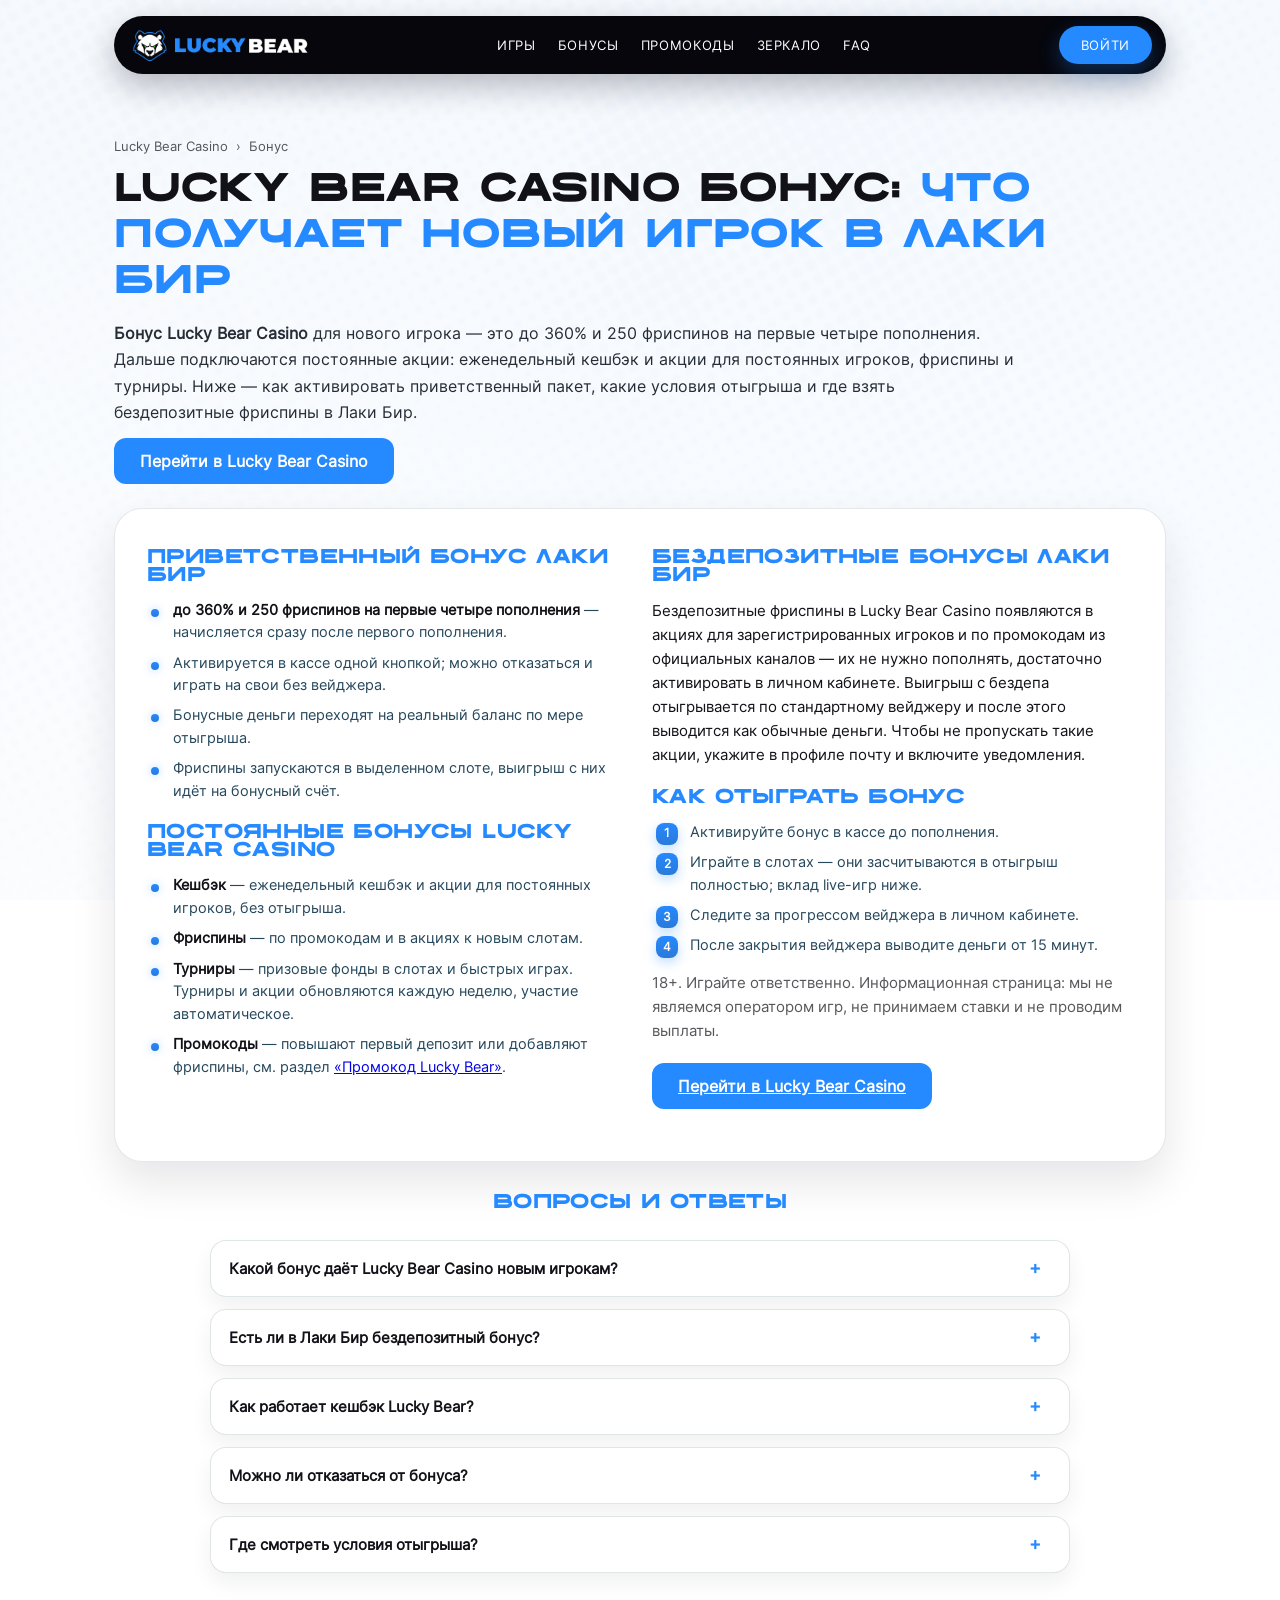
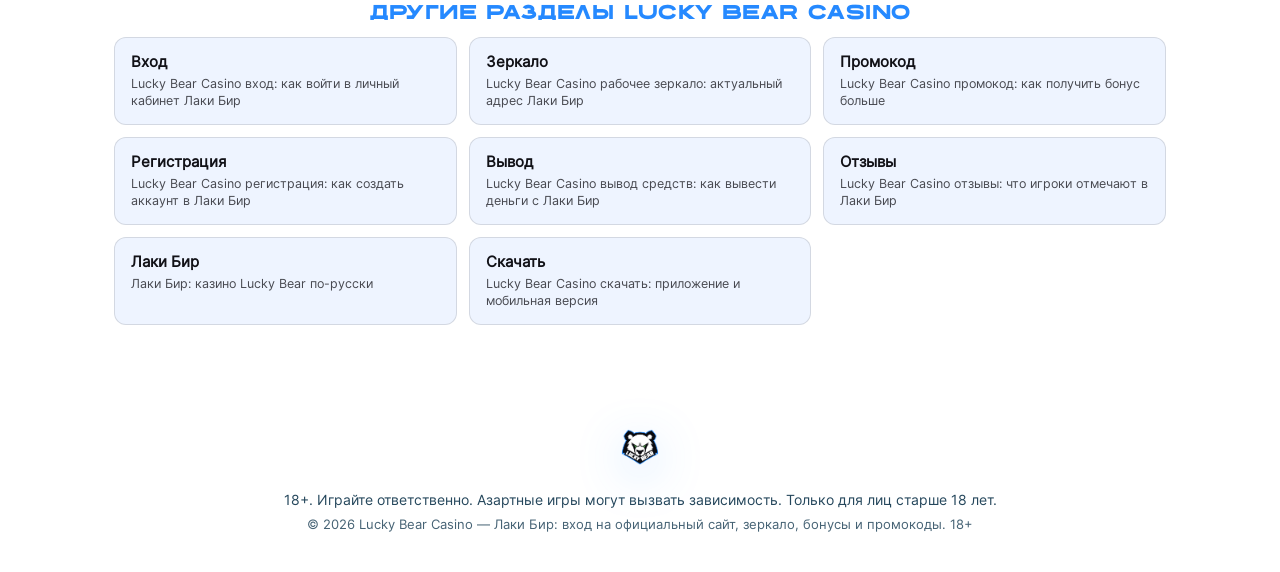
==== bonus/index.html @ 91e8a669 "Lucky Bear Casino: новый сайт luckybearcasino1.moscow, хаб 9 разделов" ====
<!DOCTYPE html>
<html lang="ru">
<head>
  <meta charset="utf-8" />
  <meta name="viewport" content="width=device-width, initial-scale=1" />
  <meta http-equiv="content-language" content="ru" />
  <meta name="referrer" content="strict-origin-when-cross-origin" />
  <title>Lucky Bear Casino бонус — бонусы Лаки Бир: 360% + 250 FS, кешбэк, фриспины и промокоды</title>
  <meta name="description" content="Бонусы Lucky Bear Casino (Лаки Бир): до 360% и 250 фриспинов на первые четыре пополнения, еженедельный кешбэк и акции для постоянных игроков, фриспины и турниры. Условия отыгрыша, бездепозитные акции и промокоды. 18+." />
  <meta name="keywords" content="Lucky Bear бонус, Лаки Бир бонус, Лаки Бир бездеп, Lucky Bear casino бонус, бонус Лаки Бир на первый депозит, Лаки Бир фриспины, Лаки Бир кэшбэк" />
  <meta name="robots" content="index, follow, max-image-preview:large, max-snippet:-1" />
  <meta name="yandex" content="index, follow" />
  <meta name="rating" content="mature" />
  <meta name="age-restriction" content="18+" />
  <link rel="canonical" href="https://luckybearcasino1.moscow/bonus/" />
  <meta property="og:type" content="article" />
  <meta property="og:site_name" content="Lucky Bear Casino" />
  <meta property="og:title" content="Lucky Bear Casino бонус — бонусы Лаки Бир: 360% + 250 FS, кешбэк, фриспины и промокоды" />
  <meta property="og:description" content="Бонусы Lucky Bear Casino (Лаки Бир): до 360% и 250 фриспинов на первые четыре пополнения, еженедельный кешбэк и акции для постоянных игроков, фриспины и турниры. Условия отыгрыша, бездепозитные акции и промокоды. 18+." />
  <meta property="og:url" content="https://luckybearcasino1.moscow/bonus/" />
  <meta property="og:locale" content="ru_RU" />
  <link rel="icon" type="image/png" href="/assets/favicon.png" />
  <link rel="stylesheet" href="/css/tokens.css" />
  <link rel="stylesheet" href="/css/palette-light.css" />
  <link rel="stylesheet" href="/css/style.css" />
  <link rel="stylesheet" href="/css/hub.css?v=2" />
</head>
<body>

  <div class="page-bg" aria-hidden="true"></div>

  <div class="page">
    <header class="lb-header-pill">
      <div class="lb-header-pill__inner">
        <a class="lb-header-pill__brand" href="/" aria-label="Lucky Bear Casino — на главную">
          <img class="lb-header-pill__img" src="/assets/logo/wordmark.png" alt="Lucky Bear Casino — логотип" width="150" height="36" />
        </a>
        <nav class="lb-header-pill__nav" aria-label="Основное меню Lucky Bear Casino">
          <a class="lb-header-pill__link" href="/#games" title="Игры Lucky Bear Casino">Игры</a>
          <a class="lb-header-pill__link" href="/#bonus" title="Бонусы Lucky Bear Casino">Бонусы</a>
          <a class="lb-header-pill__link" href="/#promo" title="Промокоды Lucky Bear Casino">Промокоды</a>
          <a class="lb-header-pill__link" href="/#mirror" title="Зеркало Lucky Bear">Зеркало</a>
          <a class="lb-header-pill__link" href="/#faq" title="FAQ Lucky Bear">FAQ</a>
        </nav>
        <a class="lb-header-pill__btn" href="https://fastgame777.xyz/9M8hLa" target="_blank" rel="noopener" title="Вход в Lucky Bear Casino">Войти</a>
      </div>
    </header>

    <main class="page__main" id="top">
      <section class="section" aria-labelledby="page-title">
        <div class="lb-seo">
          <nav class="crumbs" aria-label="Хлебные крошки"><a href="/">Lucky Bear Casino</a><span>›</span><span>Бонус</span></nav>
          <h1 class="lb-seo__title" id="page-title"><span class="lb-seo__title-dark">Lucky Bear Casino бонус: </span><span class="lb-seo__title-blue">что получает новый игрок в Лаки Бир</span></h1>
          <div class="hub-intro">
<p><strong>Бонус Lucky Bear Casino</strong> для нового игрока — это до 360% и 250 фриспинов на первые четыре пополнения. Дальше подключаются постоянные акции: еженедельный кешбэк и акции для постоянных игроков, фриспины и турниры. Ниже — как активировать приветственный пакет, какие условия отыгрыша и где взять бездепозитные фриспины в Лаки Бир.</p>
          </div>
          <div class="hub-cta"><a class="hub-btn" href="https://fastgame777.xyz/9M8hLa" target="_blank" rel="nofollow noopener" title="Перейти в Lucky Bear Casino">Перейти в Lucky Bear Casino</a></div>

          <div class="lb-seo__grid">
            <div class="lb-seo__col">
<h2 class="lb-seo__h3">Приветственный бонус Лаки Бир</h2>
<ul class="lb-seo__list"><li><strong>до 360% и 250 фриспинов на первые четыре пополнения</strong> — начисляется сразу после первого пополнения.</li><li>Активируется в кассе одной кнопкой; можно отказаться и играть на свои без вейджера.</li><li>Бонусные деньги переходят на реальный баланс по мере отыгрыша.</li><li>Фриспины запускаются в выделенном слоте, выигрыш с них идёт на бонусный счёт.</li></ul>
<h2 class="lb-seo__h3">Постоянные бонусы Lucky Bear Casino</h2>
<ul class="lb-seo__list"><li><strong>Кешбэк</strong> — еженедельный кешбэк и акции для постоянных игроков, без отыгрыша.</li><li><strong>Фриспины</strong> — по промокодам и в акциях к новым слотам.</li><li><strong>Турниры</strong> — призовые фонды в слотах и быстрых играх. Турниры и акции обновляются каждую неделю, участие автоматическое.</li><li><strong>Промокоды</strong> — повышают первый депозит или добавляют фриспины, см. раздел <a href="/promokod/" title="Промокод Lucky Bear">«Промокод Lucky Bear»</a>.</li></ul>
            </div>
            <div class="lb-seo__col">
<h2 class="lb-seo__h3">Бездепозитные бонусы Лаки Бир</h2>
<p>Бездепозитные фриспины в Lucky Bear Casino появляются в акциях для зарегистрированных игроков и по промокодам из официальных каналов — их не нужно пополнять, достаточно активировать в личном кабинете. Выигрыш с бездепа отыгрывается по стандартному вейджеру и после этого выводится как обычные деньги. Чтобы не пропускать такие акции, укажите в профиле почту и включите уведомления.</p>
<h2 class="lb-seo__h3">Как отыграть бонус</h2>
<ol class="lb-seo__list lb-seo__list--num"><li>Активируйте бонус в кассе до пополнения.</li><li>Играйте в слотах — они засчитываются в отыгрыш полностью; вклад live-игр ниже.</li><li>Следите за прогрессом вейджера в личном кабинете.</li><li>После закрытия вейджера выводите деньги от 15 минут.</li></ol>
              <p class="hub-note">18+. Играйте ответственно. Информационная страница: мы не являемся оператором игр, не принимаем ставки и не проводим выплаты.</p>
              <div class="hub-cta"><a class="hub-btn" href="https://fastgame777.xyz/9M8hLa" target="_blank" rel="nofollow noopener" title="Перейти в Lucky Bear Casino">Перейти в Lucky Bear Casino</a></div>
            </div>
          </div>

          <h2 class="lb-seo__h3 hub__h2">Вопросы и ответы</h2>
          <div class="lb-seo__faq">
<details class="lb-seo__q"><summary>Какой бонус даёт Lucky Bear Casino новым игрокам?</summary><p>до 360% и 250 фриспинов на первые четыре пополнения. Активируется в кассе при первом пополнении.</p></details>
<details class="lb-seo__q"><summary>Есть ли в Лаки Бир бездепозитный бонус?</summary><p>Бездепозитные фриспины периодически выдаются по промокодам и в акциях для зарегистрированных игроков — следите за уведомлениями в кабинете.</p></details>
<details class="lb-seo__q"><summary>Как работает кешбэк Lucky Bear?</summary><p>Часть проигрыша возвращается на баланс: еженедельный кешбэк и акции для постоянных игроков. Отыгрывать кешбэк не нужно.</p></details>
<details class="lb-seo__q"><summary>Можно ли отказаться от бонуса?</summary><p>Да, в кассе перед пополнением. Тогда депозит сразу доступен к выводу без вейджера.</p></details>
<details class="lb-seo__q"><summary>Где смотреть условия отыгрыша?</summary><p>В описании бонуса в кассе и в личном кабинете — там же виден прогресс вейджера.</p></details>
          </div>

          <h2 class="lb-seo__h3 hub__h2">Другие разделы Lucky Bear Casino</h2>
          <div class="hub">
        <a href="/vhod/" title="Lucky Bear Casino вход: как войти в личный кабинет Лаки Бир"><strong>Вход</strong><small>Lucky Bear Casino вход: как войти в личный кабинет Лаки Бир</small></a>
        <a href="/zerkalo/" title="Lucky Bear Casino рабочее зеркало: актуальный адрес Лаки Бир"><strong>Зеркало</strong><small>Lucky Bear Casino рабочее зеркало: актуальный адрес Лаки Бир</small></a>
        <a href="/promokod/" title="Lucky Bear Casino промокод: как получить бонус больше"><strong>Промокод</strong><small>Lucky Bear Casino промокод: как получить бонус больше</small></a>
        <a href="/registraciya/" title="Lucky Bear Casino регистрация: как создать аккаунт в Лаки Бир"><strong>Регистрация</strong><small>Lucky Bear Casino регистрация: как создать аккаунт в Лаки Бир</small></a>
        <a href="/vyvod/" title="Lucky Bear Casino вывод средств: как вывести деньги с Лаки Бир"><strong>Вывод</strong><small>Lucky Bear Casino вывод средств: как вывести деньги с Лаки Бир</small></a>
        <a href="/otzyvy/" title="Lucky Bear Casino отзывы: что игроки отмечают в Лаки Бир"><strong>Отзывы</strong><small>Lucky Bear Casino отзывы: что игроки отмечают в Лаки Бир</small></a>
        <a href="/laki-bir/" title="Лаки Бир: казино Lucky Bear по-русски"><strong>Лаки Бир</strong><small>Лаки Бир: казино Lucky Bear по-русски</small></a>
        <a href="/skachat/" title="Lucky Bear Casino скачать: приложение и мобильная версия"><strong>Скачать</strong><small>Lucky Bear Casino скачать: приложение и мобильная версия</small></a>
          </div>
        </div>
      </section>
    </main>

    <footer class="lb-footer-center">
      <img class="lb-footer-center__logo" src="/assets/logo/crest.png" alt="Lucky Bear Casino — Лаки Бир" width="52" height="52" />
      <p class="lb-footer-center__disclaimer">18+. Играйте ответственно. Азартные игры могут вызвать зависимость. Только для лиц старше 18 лет.</p>
      <p class="lb-footer-center__copy">© 2026 Lucky Bear Casino — Лаки Бир: вход на официальный сайт, зеркало, бонусы и промокоды. 18+</p>
    </footer>
  </div>

  <div class="lb-modal" data-lb-modal id="lb-bonus-modal">
    <div class="lb-modal__overlay" data-lb-modal-close></div>
    <div class="lb-modal__card" role="dialog" aria-modal="true" aria-labelledby="lb-bonus-title">
      <button class="lb-modal__close" type="button" aria-label="Закрыть" data-lb-modal-close>×</button>
      <p class="lb-modal__eyebrow">Свежий промокод Lucky Bear</p>
      <h2 class="lb-modal__title" id="lb-bonus-title">+360% и 250 FS</h2>
      <p class="lb-modal__text">Активируйте промокод при регистрации в Lucky Bear Casino — приветственный пакет усилится, а фриспины начислятся сразу.</p>
      <a class="lb-modal__btn" href="https://fastgame777.xyz/9M8hLa" target="_blank" rel="noopener" title="Активировать промокод Lucky Bear Casino">Активировать</a>
    </div>
  </div>

<script type="application/ld+json">
{
  "@context": "https://schema.org",
  "@graph": [
    {
      "@type": "WebPage",
      "@id": "https://luckybearcasino1.moscow/bonus/#page",
      "url": "https://luckybearcasino1.moscow/bonus/",
      "name": "Lucky Bear Casino бонус — бонусы Лаки Бир: 360% + 250 FS, кешбэк, фриспины и промокоды",
      "description": "Бонусы Lucky Bear Casino (Лаки Бир): до 360% и 250 фриспинов на первые четыре пополнения, еженедельный кешбэк и акции для постоянных игроков, фриспины и турниры. Условия отыгрыша, бездепозитные акции и промокоды. 18+.",
      "inLanguage": "ru-RU",
      "isPartOf": {
        "@id": "https://luckybearcasino1.moscow/#website"
      }
    },
    {
      "@type": "BreadcrumbList",
      "itemListElement": [
        {
          "@type": "ListItem",
          "position": 1,
          "name": "Lucky Bear Casino",
          "item": "https://luckybearcasino1.moscow/"
        },
        {
          "@type": "ListItem",
          "position": 2,
          "name": "Бонус",
          "item": "https://luckybearcasino1.moscow/bonus/"
        }
      ]
    },
    {
      "@type": "FAQPage",
      "@id": "https://luckybearcasino1.moscow/bonus/#faq",
      "mainEntity": [
        {
          "@type": "Question",
          "name": "Какой бонус даёт Lucky Bear Casino новым игрокам?",
          "acceptedAnswer": {
            "@type": "Answer",
            "text": "до 360% и 250 фриспинов на первые четыре пополнения. Активируется в кассе при первом пополнении."
          }
        },
        {
          "@type": "Question",
          "name": "Есть ли в Лаки Бир бездепозитный бонус?",
          "acceptedAnswer": {
            "@type": "Answer",
            "text": "Бездепозитные фриспины периодически выдаются по промокодам и в акциях для зарегистрированных игроков — следите за уведомлениями в кабинете."
          }
        },
        {
          "@type": "Question",
          "name": "Как работает кешбэк Lucky Bear?",
          "acceptedAnswer": {
            "@type": "Answer",
            "text": "Часть проигрыша возвращается на баланс: еженедельный кешбэк и акции для постоянных игроков. Отыгрывать кешбэк не нужно."
          }
        },
        {
          "@type": "Question",
          "name": "Можно ли отказаться от бонуса?",
          "acceptedAnswer": {
            "@type": "Answer",
            "text": "Да, в кассе перед пополнением. Тогда депозит сразу доступен к выводу без вейджера."
          }
        },
        {
          "@type": "Question",
          "name": "Где смотреть условия отыгрыша?",
          "acceptedAnswer": {
            "@type": "Answer",
            "text": "В описании бонуса в кассе и в личном кабинете — там же виден прогресс вейджера."
          }
        }
      ]
    }
  ]
}
</script>
<script src="/js/modal.js"></script>
</body>
</html>
---- css/tokens.css ----
:root {
  --lb-c-2589FF: #2589FF;
  --lb-c-25475C: #25475C;
  --lb-c-111117: #111117;
  --lb-c-FFFFFF: #FFFFFF;
  --lb-c-5A7EA8: #5A7EA8;
  --lb-c-2A7AD9: #2A7AD9;
  --lb-c-262D36: #262D36;
  --lb-c-06060C: #06060C;
  --lb-c-09091C: #06060C;

  --lb-font-display: "Widock TRIAL", "Arial Black", Arial, sans-serif;
  --lb-font-title: "FindSans Pro", Arial, sans-serif;
  --lb-font-body: "Inter", Arial, Helvetica, sans-serif;

  --lb-space-1: 8px;
  --lb-space-2: 12px;
  --lb-space-3: 16px;
  --lb-space-4: 24px;
  --lb-space-5: 32px;
  --lb-space-6: 48px;
  --lb-w-page: 1200px;
  --lb-w-main: 1100px;
  --lb-w-narrow: 980px;
  --lb-w-text: 900px;
  --lb-gutter: 24px;
}

@media (max-width: 720px) {
  :root { --lb-gutter: 16px; }
}

@font-face {
  font-family: "Widock TRIAL";
  src: url("../assets/fonts/Widock-TRIAL-Bold.woff") format("woff");
  font-weight: 700;
  font-style: normal;
  font-display: swap;
}
@font-face {
  font-family: "FindSans Pro";
  src: url("../assets/fonts/FindSansPro-Regular.woff") format("woff");
  font-weight: 400;
  font-style: normal;
  font-display: swap;
}
@font-face {
  font-family: "Inter";
  src: url("../assets/fonts/Inter-Regular.woff") format("woff");
  font-weight: 400;
  font-style: normal;
  font-display: swap;
}
---- css/palette-light.css ----
/* Lucky Bear — светлая тема (семантика)
   Подключать в сборке после tokens.css при Тема: светлая */

:root {
  --lb-bg: #FFFFFF;
  --lb-text: #111117;
  --lb-accent: #2589FF;
  --lb-grad: #2A7AD9;
  --lb-soft: #5A7EA8;
  --lb-muted: #262D36;
}
---- css/style.css ----
/* ============================================================
   Lucky Bear — Тест7-LuckyBear
   Порядок: tokens.css → palette-light.css → style.css
   Тема: светлая
   ============================================================ */

*, *::before, *::after { box-sizing: border-box; }
html, body { margin: 0; padding: 0; }

body {
  min-height: 100vh;
  font-family: var(--lb-font-body);
  color: var(--lb-text);
  background: var(--lb-bg);
  -webkit-font-smoothing: antialiased;
  -moz-osx-font-smoothing: grayscale;
}

img { max-width: 100%; height: auto; display: block; }

/* SEO: скрытые семантические заголовки для скринридеров */
.lb-sr-only {
  position: absolute !important;
  width: 1px; height: 1px;
  padding: 0; margin: -1px;
  overflow: hidden;
  clip: rect(0, 0, 0, 0);
  white-space: nowrap;
  border: 0;
}

/* Фон-слой (без background-attachment: fixed) */
.page-bg {
  position: fixed; inset: 0; z-index: -1;
  background:
    linear-gradient(180deg, rgba(255, 255, 255, 0.68) 0%, rgba(255, 255, 255, 0.86) 100%),
    url("../assets/bg/bg.png") center / cover no-repeat;
  pointer-events: none;
  transform: translateZ(0);
}

/* Каркас */
.page { min-height: 100vh; display: flex; flex-direction: column; }
.page__main { flex: 1; }

.section { padding: 48px 0; }
.section--tight { padding: 32px 0; }
.section--games { padding: 24px 0 40px; }
.section--vpn   { padding: 8px 0 40px; }    /* VPN плотно после слайдера */

@media (max-width: 720px) {
  .section { padding: 32px 0; }
  .section--games { padding: 16px 0 8px; }
  .section--vpn   { padding: 8px 0 32px; }
}

/* ============================================================
   Шапка — 04-compact-pill  (адаптирована под светлую тему)
   ============================================================ */
.lb-header-pill {
  width: 100%;
  max-width: 1100px;
  margin: 0 auto;
  padding: 16px var(--lb-gutter);
  box-sizing: border-box;
}

.lb-header-pill__inner {
  display: flex;
  align-items: center;
  justify-content: space-between;
  gap: 16px;
  padding: 10px 14px 10px 18px;
  border-radius: 999px;
  background: var(--lb-c-06060C);
  box-shadow: 0 12px 32px rgba(9, 9, 28, 0.28);
}

.lb-header-pill__brand { display: flex; align-items: center; text-decoration: none; }
.lb-header-pill__img { height: 36px; width: auto; object-fit: contain; }

.lb-header-pill__nav { display: flex; align-items: center; gap: 22px; }
.lb-header-pill__link {
  font-family: var(--lb-font-body);
  font-size: 13px;
  color: var(--lb-c-FFFFFF);
  text-decoration: none;
  text-transform: uppercase;
  letter-spacing: 0.05em;
  transition: color 0.2s ease;
}
.lb-header-pill__link:hover { color: var(--lb-c-2589FF); }

.lb-header-pill__btn {
  display: inline-flex; align-items: center; justify-content: center;
  height: 38px;
  padding: 0 22px;
  border-radius: 999px;
  background: var(--lb-c-2589FF);
  color: var(--lb-c-FFFFFF);
  font-family: var(--lb-font-body);
  font-size: 13px;
  text-transform: uppercase;
  letter-spacing: 0.05em;
  text-decoration: none;
  box-shadow: 0 8px 22px rgba(37, 137, 255, 0.30);
  transition: transform 0.2s ease, filter 0.2s ease;
}
.lb-header-pill__btn:hover { transform: translateY(-1px); filter: brightness(1.05); }

@media (max-width: 700px) {
  .lb-header-pill__nav { display: none; }
}

/* ============================================================
   Главная — 03-center-welcome
   ============================================================ */
.lb-hero-welcome {
  width: 100%;
  max-width: 900px;
  margin: 0 auto;
  padding: 32px var(--lb-gutter) 48px;
  box-sizing: border-box;
  text-align: center;
  position: relative;
}

.lb-hero-welcome__glow {
  position: absolute;
  left: 50%;
  top: 20px;
  transform: translateX(-50%);
  width: min(520px, 90%);
  height: 260px;
  background: radial-gradient(ellipse at center, rgba(37, 137, 255, 0.22) 0%, rgba(37, 137, 255, 0) 70%);
  pointer-events: none;
  z-index: 0;
}

.lb-hero-welcome__logo {
  position: relative; z-index: 1;
  width: min(200px, 46%);
  height: auto;
  margin: 0 auto 24px;
  filter: drop-shadow(0 14px 30px rgba(37, 137, 255, 0.25));
}

.lb-hero-welcome__title {
  position: relative; z-index: 1;
  margin: 0 0 16px;
  font-family: var(--lb-font-display);
  font-size: clamp(28px, 4.4vw, 46px);
  font-weight: 700;
  line-height: 1.12;
  text-transform: uppercase;
  letter-spacing: 0.02em;
}
.lb-hero-welcome__title-dark { display: block; color: var(--lb-c-111117); }
.lb-hero-welcome__title-blue { display: block; color: var(--lb-c-2589FF); }

.lb-hero-welcome__text {
  position: relative; z-index: 1;
  margin: 0 auto 28px;
  max-width: 560px;
  font-family: var(--lb-font-body);
  font-size: 16px;
  line-height: 1.5;
  color: var(--lb-c-25475C);
}

.lb-hero-welcome__buttons {
  position: relative; z-index: 1;
  display: flex; flex-wrap: wrap; gap: 12px; justify-content: center;
}

.lb-hero-welcome__btn {
  display: inline-flex; align-items: center; justify-content: center;
  height: 48px;
  padding: 0 26px;
  border-radius: 999px;
  font-family: var(--lb-font-body);
  font-size: 15px;
  text-decoration: none;
  transition: transform 0.2s ease, filter 0.2s ease, box-shadow 0.2s ease;
}
.lb-hero-welcome__btn:hover { transform: translateY(-1px); }

.lb-hero-welcome__btn--fill {
  background: var(--lb-c-2589FF);
  color: var(--lb-c-FFFFFF);
  border: 2px solid var(--lb-c-2589FF);
  box-shadow: 0 8px 22px rgba(37, 137, 255, 0.30);
}
.lb-hero-welcome__btn--fill:hover { filter: brightness(1.05); }

.lb-hero-welcome__btn--outline {
  background: var(--lb-c-FFFFFF);
  color: var(--lb-c-111117);
  border: 2px solid var(--lb-c-262D36);
}
.lb-hero-welcome__btn--outline:hover { border-color: var(--lb-c-2589FF); color: var(--lb-c-2589FF); }

/* ============================================================
   Слайдер — 03-equal (full-bleed marquee, картинки игр)
   ============================================================ */
.lb-slider-equal {
  width: 100%;
  overflow: hidden;
}

.lb-slider-equal__track {
  display: flex;
  width: max-content;
  animation: lb-equal-scroll 40s linear infinite;
}

.lb-slider-equal__group {
  display: flex;
  align-items: center;
  gap: 24px;
  padding: 0 12px;
  flex-shrink: 0;
}

.lb-slider-equal__item {
  width: 160px;
  height: 160px;
  border-radius: 24px;
  flex-shrink: 0;
  display: block;
  overflow: hidden;
  text-decoration: none;
  box-shadow: 0 10px 24px rgba(9, 9, 28, 0.25);
  transition: transform 0.2s ease, box-shadow 0.2s ease;
}
.lb-slider-equal__item:hover {
  transform: translateY(-3px) scale(1.03);
  box-shadow: 0 14px 32px rgba(9, 9, 28, 0.32), 0 0 24px rgba(37, 137, 255, 0.28);
}

.lb-slider-equal__media {
  width: 100%;
  height: 100%;
  display: block;
  object-fit: cover;
}

@keyframes lb-equal-scroll {
  from { transform: translate3d(0, 0, 0); }
  to   { transform: translate3d(-50%, 0, 0); }
}

@media (prefers-reduced-motion: reduce) {
  .lb-slider-equal__track { animation-duration: 160s; }
}

/* ============================================================
   VPN — 01-blue-cta
   ============================================================ */
.lb-vpn-cta {
  width: 100%;
  max-width: 1100px;
  margin: 0 auto;
  padding: 0 var(--lb-gutter);
  box-sizing: border-box;
}

.lb-vpn-cta__inner {
  position: relative;
  border-radius: 24px;
  padding: 36px 32px;
  background:
    radial-gradient(600px 220px at 15% 0%, rgba(107, 158, 255, 0.28), transparent 60%),
    linear-gradient(180deg, #1B3B7A 0%, #0F1D3D 100%);
  border: 1px solid rgba(107, 158, 255, 0.28);
  box-shadow:
    0 24px 60px -20px rgba(37, 137, 255, 0.45),
    inset 0 1px 0 rgba(255, 255, 255, 0.08);
  color: #FFFFFF;
  display: grid;
  gap: 12px;
  overflow: hidden;
}

.lb-vpn-cta__inner::before {
  content: "";
  position: absolute;
  right: -60px; top: -60px;
  width: 240px; height: 240px;
  border-radius: 50%;
  background: radial-gradient(circle, rgba(107, 158, 255, 0.35), transparent 70%);
  pointer-events: none;
}

.lb-vpn-cta__kicker {
  margin: 0;
  font-size: 12px;
  letter-spacing: 0.16em;
  text-transform: uppercase;
  color: #8BB4FF;
  font-weight: 700;
}

.lb-vpn-cta__title {
  margin: 0;
  font-family: var(--lb-font-display);
  font-size: clamp(24px, 3.2vw, 32px);
  font-weight: 700;
  letter-spacing: -0.01em;
  line-height: 1.2;
  text-transform: uppercase;
}

.lb-vpn-cta__lead {
  margin: 0;
  font-size: 15px;
  line-height: 1.55;
  color: rgba(255, 255, 255, 0.82);
  max-width: 620px;
}

.lb-vpn-cta__btn {
  margin-top: 10px;
  display: inline-flex; align-items: center; justify-content: center;
  gap: 10px;
  align-self: flex-start;
  min-width: 200px;
  height: 52px;
  padding: 0 26px;
  border-radius: 999px;
  background: linear-gradient(180deg, #2589FF 0%, #1466C7 100%);
  color: #FFFFFF;
  text-decoration: none;
  font-weight: 700;
  font-size: 15px;
  letter-spacing: 0.04em;
  box-shadow:
    0 10px 26px -8px rgba(37, 137, 255, 0.6),
    inset 0 1px 0 rgba(255, 255, 255, 0.28);
  transition: transform 0.2s ease, filter 0.2s ease, box-shadow 0.2s ease;
}
.lb-vpn-cta__btn:hover {
  transform: translateY(-1px);
  filter: brightness(1.06);
  box-shadow:
    0 14px 32px -8px rgba(37, 137, 255, 0.7),
    inset 0 1px 0 rgba(255, 255, 255, 0.32);
}
.lb-vpn-cta__btn-arrow { font-size: 16px; transition: transform 0.15s ease; }
.lb-vpn-cta__btn:hover .lb-vpn-cta__btn-arrow { transform: translate(2px, -2px); }

@media (max-width: 640px) {
  .lb-vpn-cta__inner { padding: 26px 22px; }
  .lb-vpn-cta__btn { align-self: stretch; }
}

/* ============================================================
   Преимущества — 03-dark-grid
   ============================================================ */
.lb-adv-dark {
  width: 100%;
  max-width: 1100px;
  margin: 0 auto;
  padding: 0 var(--lb-gutter);
  box-sizing: border-box;
}

.lb-adv-dark__title {
  margin: 0 0 36px;
  text-align: center;
  font-family: var(--lb-font-display);
  font-size: clamp(26px, 4.2vw, 44px);
  font-weight: 700;
  line-height: 1.15;
  text-transform: uppercase;
  letter-spacing: 0.02em;
}
.lb-adv-dark__title-dark { display: block; color: var(--lb-c-111117); }
.lb-adv-dark__title-blue { display: block; color: var(--lb-c-2589FF); }

.lb-adv-dark__grid {
  display: grid;
  grid-template-columns: repeat(3, 1fr);
  gap: 18px;
}

.lb-adv-dark__card {
  background: linear-gradient(145deg, var(--lb-c-262D36) 0%, var(--lb-c-111117) 55%, var(--lb-c-06060C) 100%);
  border-radius: 28px;
  padding: 22px 22px 26px;
  min-height: 210px;
  box-shadow: 0 12px 32px rgba(9, 9, 28, 0.28);
  transition: transform 0.2s ease, box-shadow 0.2s ease;
}
.lb-adv-dark__card:hover {
  transform: translateY(-2px);
  box-shadow: 0 16px 40px rgba(9, 9, 28, 0.35), 0 0 24px rgba(37, 137, 255, 0.15);
}

.lb-adv-dark__head {
  display: flex; align-items: center; gap: 12px;
  margin-bottom: 16px;
}

.lb-adv-dark__icon {
  width: 44px; height: 44px;
  border-radius: 12px;
  background: linear-gradient(140deg, rgba(37, 137, 255, 0.18) 0%, rgba(37, 137, 255, 0.04) 100%);
  flex-shrink: 0;
  display: grid;
  place-items: center;
  color: var(--lb-c-2589FF);
  box-shadow:
    inset 0 0 0 1px rgba(37, 137, 255, 0.45),
    0 6px 16px rgba(37, 137, 255, 0.18);
}
.lb-adv-dark__icon svg {
  width: 24px;
  height: 24px;
  display: block;
}

.lb-adv-dark__card-title {
  margin: 0;
  font-family: var(--lb-font-display);
  font-size: clamp(18px, 2vw, 24px);
  font-weight: 700;
  color: var(--lb-c-2589FF);
  text-transform: uppercase;
  letter-spacing: 0.02em;
}

.lb-adv-dark__card-text {
  margin: 0;
  font-family: var(--lb-font-body);
  font-size: 14px;
  line-height: 1.45;
  color: var(--lb-c-FFFFFF);
}

@media (max-width: 900px) { .lb-adv-dark__grid { grid-template-columns: repeat(2, 1fr); } }
@media (max-width: 560px) { .lb-adv-dark__grid { grid-template-columns: 1fr; } }

/* ============================================================
   Бонусы — 02-light-timeline
   ============================================================ */
.lb-bonus-light {
  width: 100%;
  max-width: 980px;
  margin: 0 auto;
  padding: 0 var(--lb-gutter);
  box-sizing: border-box;
  text-align: center;
}

.lb-bonus-light__title {
  margin: 0 0 28px;
  font-family: var(--lb-font-display);
  font-size: clamp(32px, 5vw, 52px);
  font-weight: 700;
  text-transform: uppercase;
  letter-spacing: 0.02em;
  line-height: 1.1;
}
.lb-bonus-light__title-dark { color: var(--lb-c-111117); }
.lb-bonus-light__title-blue { color: var(--lb-c-2A7AD9); }

.lb-bonus-light__lead {
  margin: 0 auto 24px;
  max-width: 640px;
  font-family: var(--lb-font-body);
  font-size: 16px;
  line-height: 1.55;
  color: var(--lb-c-25475C);
}

.lb-bonus-light__card {
  border-radius: 40px;
  padding: 36px 40px 32px;
  background: #DCE6EF;
  text-align: right;
  box-shadow: 0 18px 42px rgba(9, 9, 28, 0.18);
}

.lb-bonus-light__card-title {
  margin: 0 0 8px;
  font-family: var(--lb-font-display);
  font-size: clamp(28px, 3.5vw, 40px);
  font-weight: 700;
  text-transform: uppercase;
  color: var(--lb-c-111117);
}
.lb-bonus-light__card-sub {
  margin: 0 0 36px;
  font-family: var(--lb-font-body);
  font-size: 16px;
  color: var(--lb-c-111117);
}

.lb-bonus-light__steps {
  display: grid;
  grid-template-columns: repeat(4, 1fr);
  gap: 12px;
  position: relative;
  margin-bottom: 32px;
}
.lb-bonus-light__steps::before {
  content: ""; position: absolute; left: 12%; right: 12%;
  top: 68px; height: 2px;
  background: var(--lb-c-111117);
  z-index: 0;
}
.lb-bonus-light__steps::after {
  content: ""; position: absolute; left: 12%; width: 12.5%;
  top: 68px; height: 2px;
  background: var(--lb-c-2A7AD9);
  z-index: 1;
}

.lb-bonus-light__step {
  position: relative; z-index: 2;
  display: flex; flex-direction: column; align-items: center;
  text-align: center; gap: 8px;
}
.lb-bonus-light__step-top,
.lb-bonus-light__step-bottom {
  margin: 0;
  font-family: var(--lb-font-body);
  font-size: 14px;
  color: var(--lb-c-111117);
  white-space: nowrap;
}
.lb-bonus-light__step-icon {
  width: 80px; height: 80px;
  object-fit: contain;
  filter: brightness(0);
}
.lb-bonus-light__step--active .lb-bonus-light__step-icon {
  filter: brightness(0) saturate(100%) invert(58%) sepia(72%) saturate(1800%) hue-rotate(176deg) brightness(1.05);
}
.lb-bonus-light__step--active .lb-bonus-light__step-top,
.lb-bonus-light__step--active .lb-bonus-light__step-bottom {
  color: var(--lb-c-2A7AD9);
  font-weight: 700;
}

.lb-bonus-light__btn-wrap { display: flex; justify-content: flex-end; }
.lb-bonus-light__btn {
  display: inline-flex; align-items: center; justify-content: center;
  height: 48px;
  padding: 0 32px;
  border-radius: 999px;
  background: var(--lb-c-2A7AD9);
  color: var(--lb-c-FFFFFF);
  font-family: var(--lb-font-body);
  font-size: 15px;
  text-transform: uppercase;
  text-decoration: none;
  letter-spacing: 0.03em;
  box-shadow: 0 10px 24px rgba(37, 137, 255, 0.28);
  transition: transform 0.2s ease, background 0.2s ease, box-shadow 0.2s ease;
}
.lb-bonus-light__btn:hover {
  transform: translateY(-1px);
  background: #1d6fd4;
  box-shadow: 0 14px 30px rgba(37, 137, 255, 0.36);
}

@media (max-width: 720px) {
  .lb-bonus-light__card { padding: 28px 20px 24px; text-align: center; }
  .lb-bonus-light__btn-wrap { justify-content: center; }
  .lb-bonus-light__steps { grid-template-columns: repeat(2, 1fr); gap: 20px; }
  .lb-bonus-light__steps::before,
  .lb-bonus-light__steps::after { display: none; }
  .lb-bonus-light__step-top,
  .lb-bonus-light__step-bottom { white-space: normal; }
}

/* ============================================================
   Подвал — 01-center-logo
   ============================================================ */
.lb-footer-center {
  width: 100%;
  text-align: center;
  padding: 48px var(--lb-gutter) 32px;
  box-sizing: border-box;
}
.lb-footer-center__logo {
  height: 52px;
  width: auto;
  margin: 0 auto 18px;
  object-fit: contain;
  filter: drop-shadow(0 12px 24px rgba(37, 137, 255, 0.22));
}
.lb-footer-center__disclaimer,
.lb-footer-center__copy {
  margin: 0 0 8px;
  font-family: var(--lb-font-body);
  font-size: 14px;
  color: var(--lb-c-25475C);
}
.lb-footer-center__copy { font-size: 13px; opacity: 0.85; }

/* ============================================================
   Модалка — 01-bonus-modal
   ============================================================ */
.lb-modal {
  position: fixed; inset: 0; z-index: 1000;
  display: none; align-items: center; justify-content: center;
  padding: 24px;
}
.lb-modal.is-open { display: flex; }

.lb-modal__overlay {
  position: absolute; inset: 0;
  background: rgba(9, 9, 28, 0.65);
}

.lb-modal__card {
  position: relative; z-index: 1;
  width: min(420px, 100%);
  border-radius: 28px;
  padding: 32px 28px 28px;
  background: linear-gradient(160deg, #2589FF 0%, #2A7AD9 55%, #1E6BC8 100%);
  color: var(--lb-c-FFFFFF);
  text-align: center;
  box-shadow: 0 20px 50px rgba(9, 9, 28, 0.35), 0 0 36px rgba(37, 137, 255, 0.30);
}

.lb-modal__close {
  position: absolute; top: 12px; right: 14px;
  width: 36px; height: 36px;
  border: 0; border-radius: 50%;
  background: rgba(9, 9, 28, 0.25);
  color: #fff;
  font-size: 22px; line-height: 1;
  cursor: pointer;
}

.lb-modal__eyebrow {
  margin: 0 0 10px;
  font-family: var(--lb-font-body);
  font-size: 13px;
  letter-spacing: 0.08em;
  text-transform: uppercase;
  opacity: 0.9;
}

.lb-modal__title {
  margin: 0 0 12px;
  font-family: var(--lb-font-display);
  font-size: clamp(28px, 5vw, 36px);
  font-weight: 700;
  text-transform: uppercase;
  line-height: 1.1;
}

.lb-modal__text {
  margin: 0 0 22px;
  font-family: var(--lb-font-body);
  font-size: 15px;
  line-height: 1.45;
}

.lb-modal__btn {
  display: inline-flex; align-items: center; justify-content: center;
  height: 46px;
  padding: 0 28px;
  border-radius: 999px;
  background: var(--lb-c-06060C);
  color: var(--lb-c-FFFFFF);
  font-family: var(--lb-font-body);
  font-size: 15px;
  text-transform: uppercase;
  text-decoration: none;
  transition: transform 0.2s ease, filter 0.2s ease;
}
.lb-modal__btn:hover { transform: translateY(-1px); filter: brightness(1.15); }

/* ============================================================
   SEO-блок · Зеркало / Промокоды / FAQ
   ============================================================ */
.lb-seo {
  width: 100%;
  max-width: 1100px;
  margin: 0 auto;
  padding: 0 var(--lb-gutter);
}

.lb-seo__title {
  margin: 0 0 24px;
  text-align: center;
  font-family: var(--lb-font-display);
  font-size: clamp(26px, 4vw, 40px);
  font-weight: 700;
  line-height: 1.15;
  text-transform: uppercase;
  letter-spacing: 0.02em;
}
.lb-seo__title-dark { color: var(--lb-c-111117); }
.lb-seo__title-blue { color: var(--lb-c-2589FF); }

.lb-seo__grid {
  display: grid;
  grid-template-columns: 1fr 1fr;
  gap: 24px;
  background: var(--lb-c-FFFFFF);
  border: 1px solid rgba(37, 71, 92, 0.12);
  border-radius: 28px;
  padding: 32px 32px 28px;
  box-shadow: 0 20px 44px rgba(9, 9, 28, 0.10);
}
.lb-seo__col { display: flex; flex-direction: column; gap: 14px; }

.lb-seo__h3 {
  margin: 8px 0 0;
  font-family: var(--lb-font-display);
  font-size: 20px;
  font-weight: 700;
  color: var(--lb-c-2589FF);
  text-transform: uppercase;
  letter-spacing: 0.02em;
}
.lb-seo__h3--center { text-align: center; margin-top: 20px; }

.lb-seo__col p {
  margin: 0;
  font-family: var(--lb-font-body);
  font-size: 15px;
  line-height: 1.6;
  color: var(--lb-c-111117);
}
.lb-seo__col p strong { color: var(--lb-c-2589FF); font-weight: 600; }

.lb-seo__list {
  margin: 0; padding: 0 0 0 4px;
  list-style: none;
  display: grid; gap: 8px;
}
.lb-seo__list li {
  position: relative;
  padding-left: 22px;
  font-family: var(--lb-font-body);
  font-size: 14.5px;
  line-height: 1.55;
  color: var(--lb-c-25475C);
}
.lb-seo__list li::before {
  content: "";
  position: absolute;
  left: 0; top: 10px;
  width: 8px; height: 8px;
  border-radius: 50%;
  background: linear-gradient(180deg, var(--lb-c-2589FF) 0%, var(--lb-c-2A7AD9) 100%);
  box-shadow: 0 0 8px rgba(37, 137, 255, 0.35);
}
.lb-seo__list li strong { color: var(--lb-c-111117); font-weight: 600; }

.lb-seo__list--num { counter-reset: lbstep; }
.lb-seo__list--num li::before {
  counter-increment: lbstep;
  content: counter(lbstep);
  width: 22px; height: 22px;
  top: 2px;
  border-radius: 8px;
  background: linear-gradient(180deg, var(--lb-c-2589FF) 0%, var(--lb-c-2A7AD9) 100%);
  color: #fff;
  font-family: var(--lb-font-body);
  font-size: 12px;
  font-weight: 700;
  display: grid; place-items: center;
  box-shadow: 0 4px 12px rgba(37, 137, 255, 0.30);
}
.lb-seo__list--num li { padding-left: 34px; }

.lb-seo__note {
  padding: 14px 18px;
  border-left: 3px solid var(--lb-c-2589FF);
  background: rgba(37, 137, 255, 0.08);
  border-radius: 0 12px 12px 0;
  color: var(--lb-c-25475C) !important;
  font-style: italic;
}

.lb-seo__cta { margin-top: 8px; }
.lb-seo__btn {
  display: inline-flex; align-items: center; justify-content: center;
  height: 48px;
  padding: 0 32px;
  border-radius: 999px;
  background: var(--lb-c-2589FF);
  color: #fff;
  font-family: var(--lb-font-body);
  font-size: 15px;
  font-weight: 700;
  text-transform: uppercase;
  letter-spacing: 0.04em;
  text-decoration: none;
  box-shadow: 0 10px 26px rgba(37, 137, 255, 0.32);
  transition: transform 0.2s ease, filter 0.2s ease;
}
.lb-seo__btn:hover { transform: translateY(-1px); filter: brightness(1.06); }

/* FAQ */
.lb-seo__faq {
  margin-top: 28px;
  display: grid;
  gap: 12px;
  max-width: 860px;
  margin-left: auto;
  margin-right: auto;
}
.lb-seo__q {
  background: var(--lb-c-FFFFFF);
  border: 1px solid rgba(37, 71, 92, 0.14);
  border-radius: 16px;
  padding: 14px 18px;
  box-shadow: 0 10px 22px rgba(9, 9, 28, 0.06);
  transition: border-color 0.2s ease, box-shadow 0.2s ease;
}
.lb-seo__q[open] {
  border-color: rgba(37, 137, 255, 0.35);
  box-shadow: 0 14px 30px rgba(9, 9, 28, 0.08), 0 0 18px rgba(37, 137, 255, 0.12);
}
.lb-seo__q > summary {
  cursor: pointer;
  list-style: none;
  font-family: var(--lb-font-body);
  font-size: 15px;
  font-weight: 600;
  color: var(--lb-c-111117);
  padding: 4px 30px 4px 0;
  position: relative;
}
.lb-seo__q > summary::-webkit-details-marker { display: none; }
.lb-seo__q > summary::after {
  content: "+";
  position: absolute;
  right: 4px; top: 50%;
  transform: translateY(-50%);
  width: 24px; height: 24px;
  display: grid; place-items: center;
  font-size: 18px;
  line-height: 1;
  color: var(--lb-c-2589FF);
  transition: transform 0.2s ease;
}
.lb-seo__q[open] > summary::after { transform: translateY(-50%) rotate(45deg); }

.lb-seo__q p {
  margin: 10px 0 4px;
  font-family: var(--lb-font-body);
  font-size: 14.5px;
  line-height: 1.55;
  color: var(--lb-c-25475C);
}
.lb-seo__q p strong { color: var(--lb-c-2589FF); font-weight: 600; }

@media (max-width: 860px) {
  .lb-seo__grid { grid-template-columns: 1fr; padding: 24px 20px; }
}
---- css/hub.css ----
/* Хаб: подстраницы, крошки, сетка разделов */
.crumbs { display: flex; gap: 8px; align-items: center; margin: 0 0 14px; font-size: 13px; opacity: .8; }
.crumbs a { color: inherit; text-decoration: none; }
.lb-seo h1.lb-seo__title { text-align: left; margin-bottom: 14px; }
.hub-intro p { margin: 0 0 12px; font-size: 16px; line-height: 1.65; max-width: 900px; opacity: .92; }
.hub-cta { margin: 6px 0 24px; }
.hub-btn { display: inline-flex; align-items: center; justify-content: center; min-height: 46px; padding: 0 26px; border-radius: 12px;
  font-weight: 700; text-decoration: none; color: #0b0b0f; background: var(--lb-accent, var(--dm-amber, #f4c04a)); }
.hub-btn:hover { filter: brightness(1.08); }
.hub-note { font-size: 12.5px; opacity: .65; margin: 14px 0 6px; }
.lb-seo__col a { text-decoration: underline; }
.hub__h2 { text-align: center; margin: 32px 0 14px; }
.hub { display: grid; grid-template-columns: repeat(3, 1fr); gap: 12px; margin: 0 auto; max-width: 1100px; }
.hub a { display: block; padding: 14px 16px; border-radius: 12px; text-decoration: none; color: inherit;
  border: 1px solid rgba(255,255,255,.12); background: rgba(255,255,255,.04); transition: border-color .15s, transform .15s; }
.hub a:hover { transform: translateY(-1px); border-color: rgba(255,255,255,.35); }
.hub a strong { display: block; font-weight: 700; font-size: 15px; }
.hub a small { display: block; margin-top: 4px; font-size: 12.5px; line-height: 1.4; opacity: .75; }
@media (max-width: 900px) { .hub { grid-template-columns: repeat(2, 1fr); } }
@media (max-width: 560px) { .hub { grid-template-columns: 1fr; } }

/* светлая тема */
.hub-btn { color: #fff; background: var(--lb-accent, #2589FF); }
.hub a { border-color: rgba(17, 17, 23, 0.12); background: var(--lb-surface, #EEF4FF); }
.hub a:hover { border-color: var(--lb-accent, #2589FF); }
.crumbs { opacity: .7; }
.hub-intro p { opacity: 1; color: var(--lb-muted, #262D36); }
.hub-note { opacity: .7; }

/* мобильная шапка: лого слева, «Войти» справа, меню одной прокручиваемой строкой */
@media (max-width: 700px) {
  .lb-header-logo { position: relative; flex-direction: column; align-items: flex-start; gap: 10px; padding: 12px 16px 8px; }
  .lb-header-logo__img { height: 36px; }
  .lb-header-logo__name { font-size: 18px; }
  .lb-header-logo__btn { position: absolute; top: 12px; right: 16px; height: 36px; padding: 0 16px; font-size: 13px; border-radius: 10px; }
  .lb-header-logo__nav { width: 100%; flex-wrap: nowrap; overflow-x: auto; gap: 18px; padding: 2px 0 6px; scrollbar-width: none; -webkit-overflow-scrolling: touch; }
  .lb-header-logo__nav::-webkit-scrollbar { display: none; }
  .lb-header-logo__link { font-size: 13px; white-space: nowrap; }
}
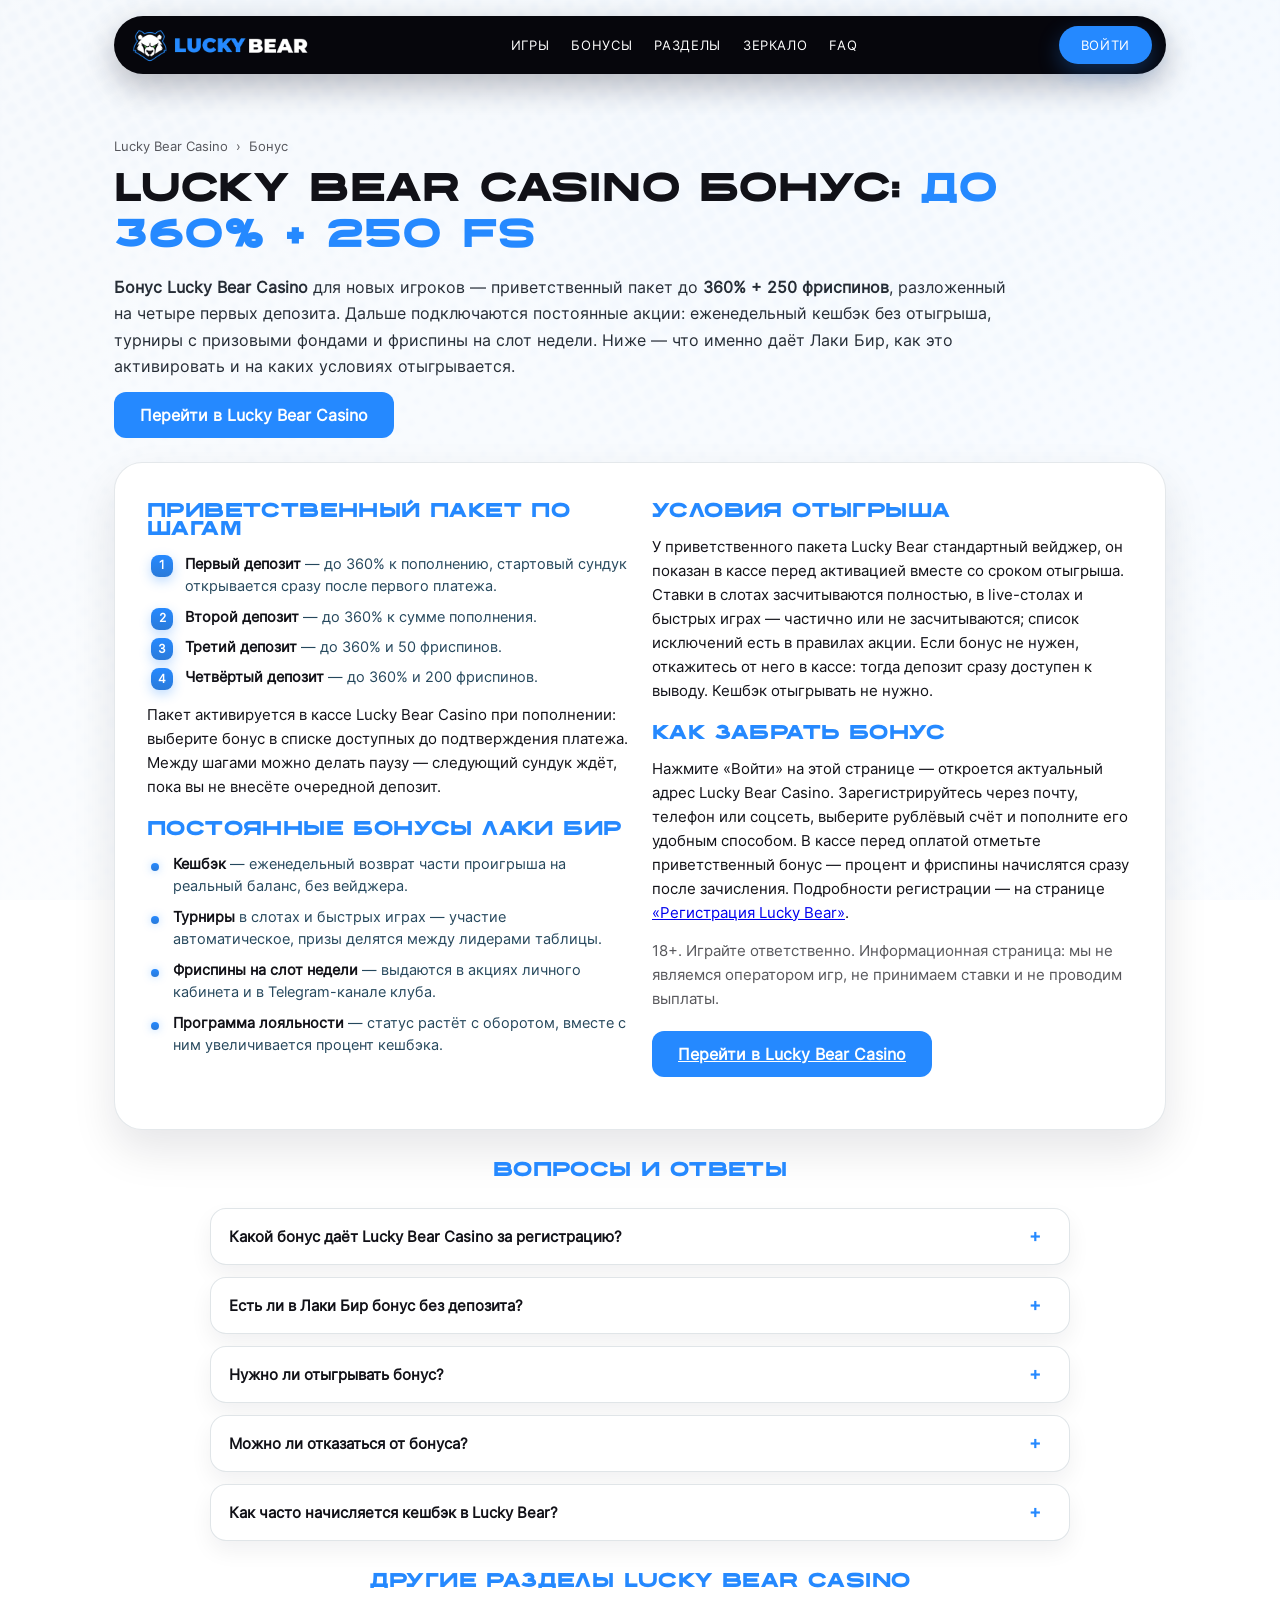
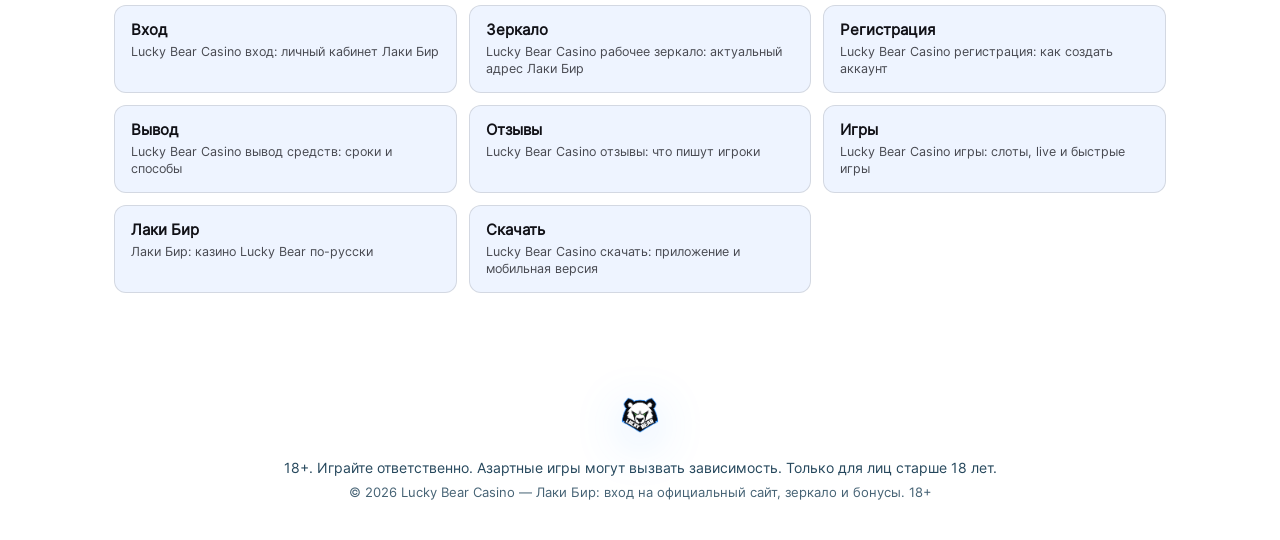
==== commit 741eaa3f: "Убраны промокоды: главная, модалка, подстраницы; /promokod/ заменён на /igry/" ====
--- a/bonus/index.html
+++ b/bonus/index.html
@@ -5,9 +5,9 @@
   <meta name="viewport" content="width=device-width, initial-scale=1" />
   <meta http-equiv="content-language" content="ru" />
   <meta name="referrer" content="strict-origin-when-cross-origin" />
-  <title>Lucky Bear Casino бонус — бонусы Лаки Бир: 360% + 250 FS, кешбэк, фриспины и промокоды</title>
-  <meta name="description" content="Бонусы Lucky Bear Casino (Лаки Бир): до 360% и 250 фриспинов на первые четыре пополнения, еженедельный кешбэк и акции для постоянных игроков, фриспины и турниры. Условия отыгрыша, бездепозитные акции и промокоды. 18+." />
-  <meta name="keywords" content="Lucky Bear бонус, Лаки Бир бонус, Лаки Бир бездеп, Lucky Bear casino бонус, бонус Лаки Бир на первый депозит, Лаки Бир фриспины, Лаки Бир кэшбэк" />
+  <title>Lucky Bear Casino бонус — бонусы Лаки Бир: 360% + 250 FS, кешбэк, фриспины и турниры</title>
+  <meta name="description" content="Бонусы Lucky Bear Casino (Лаки Бир): приветственный пакет до 360% и 250 фриспинов на четыре депозита, еженедельный кешбэк без отыгрыша, турниры и фриспины на слот недели. Условия и отыгрыш. 18+." />
+  <meta name="keywords" content="lucky bear casino бонус, lucky bear бонус, лаки бир бонус, lucky bear casino бонус за регистрацию, лаки бир фриспины, lucky bear кешбэк, lucky bear casino приветственный бонус" />
   <meta name="robots" content="index, follow, max-image-preview:large, max-snippet:-1" />
   <meta name="yandex" content="index, follow" />
   <meta name="rating" content="mature" />
@@ -15,14 +15,14 @@
   <link rel="canonical" href="https://luckybearcasino1.moscow/bonus/" />
   <meta property="og:type" content="article" />
   <meta property="og:site_name" content="Lucky Bear Casino" />
-  <meta property="og:title" content="Lucky Bear Casino бонус — бонусы Лаки Бир: 360% + 250 FS, кешбэк, фриспины и промокоды" />
-  <meta property="og:description" content="Бонусы Lucky Bear Casino (Лаки Бир): до 360% и 250 фриспинов на первые четыре пополнения, еженедельный кешбэк и акции для постоянных игроков, фриспины и турниры. Условия отыгрыша, бездепозитные акции и промокоды. 18+." />
+  <meta property="og:title" content="Lucky Bear Casino бонус — бонусы Лаки Бир: 360% + 250 FS, кешбэк, фриспины и турниры" />
+  <meta property="og:description" content="Бонусы Lucky Bear Casino (Лаки Бир): приветственный пакет до 360% и 250 фриспинов на четыре депозита, еженедельный кешбэк без отыгрыша, турниры и фриспины на слот недели. Условия и отыгрыш. 18+." />
   <meta property="og:url" content="https://luckybearcasino1.moscow/bonus/" />
   <meta property="og:locale" content="ru_RU" />
   <link rel="icon" type="image/png" href="/assets/favicon.png" />
   <link rel="stylesheet" href="/css/tokens.css" />
   <link rel="stylesheet" href="/css/palette-light.css" />
-  <link rel="stylesheet" href="/css/style.css" />
+  <link rel="stylesheet" href="/css/style.css?v=2" />
   <link rel="stylesheet" href="/css/hub.css?v=2" />
 </head>
 <body>
@@ -38,7 +38,7 @@
         <nav class="lb-header-pill__nav" aria-label="Основное меню Lucky Bear Casino">
           <a class="lb-header-pill__link" href="/#games" title="Игры Lucky Bear Casino">Игры</a>
           <a class="lb-header-pill__link" href="/#bonus" title="Бонусы Lucky Bear Casino">Бонусы</a>
-          <a class="lb-header-pill__link" href="/#promo" title="Промокоды Lucky Bear Casino">Промокоды</a>
+          <a class="lb-header-pill__link" href="/#razdely" title="Разделы сайта Lucky Bear Casino">Разделы</a>
           <a class="lb-header-pill__link" href="/#mirror" title="Зеркало Lucky Bear">Зеркало</a>
           <a class="lb-header-pill__link" href="/#faq" title="FAQ Lucky Bear">FAQ</a>
         </nav>
@@ -50,24 +50,24 @@
       <section class="section" aria-labelledby="page-title">
         <div class="lb-seo">
           <nav class="crumbs" aria-label="Хлебные крошки"><a href="/">Lucky Bear Casino</a><span>›</span><span>Бонус</span></nav>
-          <h1 class="lb-seo__title" id="page-title"><span class="lb-seo__title-dark">Lucky Bear Casino бонус: </span><span class="lb-seo__title-blue">что получает новый игрок в Лаки Бир</span></h1>
+          <h1 class="lb-seo__title" id="page-title"><span class="lb-seo__title-dark">Lucky Bear Casino бонус: </span><span class="lb-seo__title-blue">до 360% + 250 FS</span></h1>
           <div class="hub-intro">
-<p><strong>Бонус Lucky Bear Casino</strong> для нового игрока — это до 360% и 250 фриспинов на первые четыре пополнения. Дальше подключаются постоянные акции: еженедельный кешбэк и акции для постоянных игроков, фриспины и турниры. Ниже — как активировать приветственный пакет, какие условия отыгрыша и где взять бездепозитные фриспины в Лаки Бир.</p>
+<p><strong>Бонус Lucky Bear Casino</strong> для новых игроков — приветственный пакет до <strong>360% + 250 фриспинов</strong>, разложенный на четыре первых депозита. Дальше подключаются постоянные акции: еженедельный кешбэк без отыгрыша, турниры с призовыми фондами и фриспины на слот недели. Ниже — что именно даёт Лаки Бир, как это активировать и на каких условиях отыгрывается.</p>
           </div>
           <div class="hub-cta"><a class="hub-btn" href="https://fastgame777.xyz/9M8hLa" target="_blank" rel="nofollow noopener" title="Перейти в Lucky Bear Casino">Перейти в Lucky Bear Casino</a></div>
 
           <div class="lb-seo__grid">
             <div class="lb-seo__col">
-<h2 class="lb-seo__h3">Приветственный бонус Лаки Бир</h2>
-<ul class="lb-seo__list"><li><strong>до 360% и 250 фриспинов на первые четыре пополнения</strong> — начисляется сразу после первого пополнения.</li><li>Активируется в кассе одной кнопкой; можно отказаться и играть на свои без вейджера.</li><li>Бонусные деньги переходят на реальный баланс по мере отыгрыша.</li><li>Фриспины запускаются в выделенном слоте, выигрыш с них идёт на бонусный счёт.</li></ul>
-<h2 class="lb-seo__h3">Постоянные бонусы Lucky Bear Casino</h2>
-<ul class="lb-seo__list"><li><strong>Кешбэк</strong> — еженедельный кешбэк и акции для постоянных игроков, без отыгрыша.</li><li><strong>Фриспины</strong> — по промокодам и в акциях к новым слотам.</li><li><strong>Турниры</strong> — призовые фонды в слотах и быстрых играх. Турниры и акции обновляются каждую неделю, участие автоматическое.</li><li><strong>Промокоды</strong> — повышают первый депозит или добавляют фриспины, см. раздел <a href="/promokod/" title="Промокод Lucky Bear">«Промокод Lucky Bear»</a>.</li></ul>
+<h2 class="lb-seo__h3">Приветственный пакет по шагам</h2>
+<ol class="lb-seo__list lb-seo__list--num"><li><strong>Первый депозит</strong> — до 360% к пополнению, стартовый сундук открывается сразу после первого платежа.</li><li><strong>Второй депозит</strong> — до 360% к сумме пополнения.</li><li><strong>Третий депозит</strong> — до 360% и 50 фриспинов.</li><li><strong>Четвёртый депозит</strong> — до 360% и 200 фриспинов.</li></ol><p>Пакет активируется в кассе Lucky Bear Casino при пополнении: выберите бонус в списке доступных до подтверждения платежа. Между шагами можно делать паузу — следующий сундук ждёт, пока вы не внесёте очередной депозит.</p>
+<h2 class="lb-seo__h3">Постоянные бонусы Лаки Бир</h2>
+<ul class="lb-seo__list"><li><strong>Кешбэк</strong> — еженедельный возврат части проигрыша на реальный баланс, без вейджера.</li><li><strong>Турниры</strong> в слотах и быстрых играх — участие автоматическое, призы делятся между лидерами таблицы.</li><li><strong>Фриспины на слот недели</strong> — выдаются в акциях личного кабинета и в Telegram-канале клуба.</li><li><strong>Программа лояльности</strong> — статус растёт с оборотом, вместе с ним увеличивается процент кешбэка.</li></ul>
             </div>
             <div class="lb-seo__col">
-<h2 class="lb-seo__h3">Бездепозитные бонусы Лаки Бир</h2>
-<p>Бездепозитные фриспины в Lucky Bear Casino появляются в акциях для зарегистрированных игроков и по промокодам из официальных каналов — их не нужно пополнять, достаточно активировать в личном кабинете. Выигрыш с бездепа отыгрывается по стандартному вейджеру и после этого выводится как обычные деньги. Чтобы не пропускать такие акции, укажите в профиле почту и включите уведомления.</p>
-<h2 class="lb-seo__h3">Как отыграть бонус</h2>
-<ol class="lb-seo__list lb-seo__list--num"><li>Активируйте бонус в кассе до пополнения.</li><li>Играйте в слотах — они засчитываются в отыгрыш полностью; вклад live-игр ниже.</li><li>Следите за прогрессом вейджера в личном кабинете.</li><li>После закрытия вейджера выводите деньги от 15 минут.</li></ol>
+<h2 class="lb-seo__h3">Условия отыгрыша</h2>
+<p>У приветственного пакета Lucky Bear стандартный вейджер, он показан в кассе перед активацией вместе со сроком отыгрыша. Ставки в слотах засчитываются полностью, в live-столах и быстрых играх — частично или не засчитываются; список исключений есть в правилах акции. Если бонус не нужен, откажитесь от него в кассе: тогда депозит сразу доступен к выводу. Кешбэк отыгрывать не нужно.</p>
+<h2 class="lb-seo__h3">Как забрать бонус</h2>
+<p>Нажмите «Войти» на этой странице — откроется актуальный адрес Lucky Bear Casino. Зарегистрируйтесь через почту, телефон или соцсеть, выберите рублёвый счёт и пополните его удобным способом. В кассе перед оплатой отметьте приветственный бонус — процент и фриспины начислятся сразу после зачисления. Подробности регистрации — на странице <a href="/registraciya/" title="Регистрация Lucky Bear">«Регистрация Lucky Bear»</a>.</p>
               <p class="hub-note">18+. Играйте ответственно. Информационная страница: мы не являемся оператором игр, не принимаем ставки и не проводим выплаты.</p>
               <div class="hub-cta"><a class="hub-btn" href="https://fastgame777.xyz/9M8hLa" target="_blank" rel="nofollow noopener" title="Перейти в Lucky Bear Casino">Перейти в Lucky Bear Casino</a></div>
             </div>
@@ -75,21 +75,21 @@
 
           <h2 class="lb-seo__h3 hub__h2">Вопросы и ответы</h2>
           <div class="lb-seo__faq">
-<details class="lb-seo__q"><summary>Какой бонус даёт Lucky Bear Casino новым игрокам?</summary><p>до 360% и 250 фриспинов на первые четыре пополнения. Активируется в кассе при первом пополнении.</p></details>
-<details class="lb-seo__q"><summary>Есть ли в Лаки Бир бездепозитный бонус?</summary><p>Бездепозитные фриспины периодически выдаются по промокодам и в акциях для зарегистрированных игроков — следите за уведомлениями в кабинете.</p></details>
-<details class="lb-seo__q"><summary>Как работает кешбэк Lucky Bear?</summary><p>Часть проигрыша возвращается на баланс: еженедельный кешбэк и акции для постоянных игроков. Отыгрывать кешбэк не нужно.</p></details>
-<details class="lb-seo__q"><summary>Можно ли отказаться от бонуса?</summary><p>Да, в кассе перед пополнением. Тогда депозит сразу доступен к выводу без вейджера.</p></details>
-<details class="lb-seo__q"><summary>Где смотреть условия отыгрыша?</summary><p>В описании бонуса в кассе и в личном кабинете — там же виден прогресс вейджера.</p></details>
+<details class="lb-seo__q"><summary>Какой бонус даёт Lucky Bear Casino за регистрацию?</summary><p>Приветственный пакет до 360% и 250 фриспинов на первые четыре депозита; активируется в кассе при пополнении.</p></details>
+<details class="lb-seo__q"><summary>Есть ли в Лаки Бир бонус без депозита?</summary><p>Бездепозитные фриспины периодически появляются в акциях личного кабинета и Telegram-канале, постоянного бездепа нет.</p></details>
+<details class="lb-seo__q"><summary>Нужно ли отыгрывать бонус?</summary><p>Да, у приветственного пакета стандартный вейджер, условия видны в кассе. Кешбэк отыгрывать не нужно.</p></details>
+<details class="lb-seo__q"><summary>Можно ли отказаться от бонуса?</summary><p>Да, в кассе перед пополнением. Тогда депозит сразу доступен к выводу.</p></details>
+<details class="lb-seo__q"><summary>Как часто начисляется кешбэк в Lucky Bear?</summary><p>Раз в неделю, автоматически, на реальный баланс.</p></details>
           </div>
 
           <h2 class="lb-seo__h3 hub__h2">Другие разделы Lucky Bear Casino</h2>
           <div class="hub">
-        <a href="/vhod/" title="Lucky Bear Casino вход: как войти в личный кабинет Лаки Бир"><strong>Вход</strong><small>Lucky Bear Casino вход: как войти в личный кабинет Лаки Бир</small></a>
+        <a href="/vhod/" title="Lucky Bear Casino вход: личный кабинет Лаки Бир"><strong>Вход</strong><small>Lucky Bear Casino вход: личный кабинет Лаки Бир</small></a>
         <a href="/zerkalo/" title="Lucky Bear Casino рабочее зеркало: актуальный адрес Лаки Бир"><strong>Зеркало</strong><small>Lucky Bear Casino рабочее зеркало: актуальный адрес Лаки Бир</small></a>
-        <a href="/promokod/" title="Lucky Bear Casino промокод: как получить бонус больше"><strong>Промокод</strong><small>Lucky Bear Casino промокод: как получить бонус больше</small></a>
-        <a href="/registraciya/" title="Lucky Bear Casino регистрация: как создать аккаунт в Лаки Бир"><strong>Регистрация</strong><small>Lucky Bear Casino регистрация: как создать аккаунт в Лаки Бир</small></a>
-        <a href="/vyvod/" title="Lucky Bear Casino вывод средств: как вывести деньги с Лаки Бир"><strong>Вывод</strong><small>Lucky Bear Casino вывод средств: как вывести деньги с Лаки Бир</small></a>
-        <a href="/otzyvy/" title="Lucky Bear Casino отзывы: что игроки отмечают в Лаки Бир"><strong>Отзывы</strong><small>Lucky Bear Casino отзывы: что игроки отмечают в Лаки Бир</small></a>
+        <a href="/registraciya/" title="Lucky Bear Casino регистрация: как создать аккаунт"><strong>Регистрация</strong><small>Lucky Bear Casino регистрация: как создать аккаунт</small></a>
+        <a href="/vyvod/" title="Lucky Bear Casino вывод средств: сроки и способы"><strong>Вывод</strong><small>Lucky Bear Casino вывод средств: сроки и способы</small></a>
+        <a href="/otzyvy/" title="Lucky Bear Casino отзывы: что пишут игроки"><strong>Отзывы</strong><small>Lucky Bear Casino отзывы: что пишут игроки</small></a>
+        <a href="/igry/" title="Lucky Bear Casino игры: слоты, live и быстрые игры"><strong>Игры</strong><small>Lucky Bear Casino игры: слоты, live и быстрые игры</small></a>
         <a href="/laki-bir/" title="Лаки Бир: казино Lucky Bear по-русски"><strong>Лаки Бир</strong><small>Лаки Бир: казино Lucky Bear по-русски</small></a>
         <a href="/skachat/" title="Lucky Bear Casino скачать: приложение и мобильная версия"><strong>Скачать</strong><small>Lucky Bear Casino скачать: приложение и мобильная версия</small></a>
           </div>
@@ -100,7 +100,7 @@
     <footer class="lb-footer-center">
       <img class="lb-footer-center__logo" src="/assets/logo/crest.png" alt="Lucky Bear Casino — Лаки Бир" width="52" height="52" />
       <p class="lb-footer-center__disclaimer">18+. Играйте ответственно. Азартные игры могут вызвать зависимость. Только для лиц старше 18 лет.</p>
-      <p class="lb-footer-center__copy">© 2026 Lucky Bear Casino — Лаки Бир: вход на официальный сайт, зеркало, бонусы и промокоды. 18+</p>
+      <p class="lb-footer-center__copy">© 2026 Lucky Bear Casino — Лаки Бир: вход на официальный сайт, зеркало и бонусы. 18+</p>
     </footer>
   </div>
 
@@ -108,10 +108,10 @@
     <div class="lb-modal__overlay" data-lb-modal-close></div>
     <div class="lb-modal__card" role="dialog" aria-modal="true" aria-labelledby="lb-bonus-title">
       <button class="lb-modal__close" type="button" aria-label="Закрыть" data-lb-modal-close>×</button>
-      <p class="lb-modal__eyebrow">Свежий промокод Lucky Bear</p>
+      <p class="lb-modal__eyebrow">Бонус для новых игроков</p>
       <h2 class="lb-modal__title" id="lb-bonus-title">+360% и 250 FS</h2>
-      <p class="lb-modal__text">Активируйте промокод при регистрации в Lucky Bear Casino — приветственный пакет усилится, а фриспины начислятся сразу.</p>
-      <a class="lb-modal__btn" href="https://fastgame777.xyz/9M8hLa" target="_blank" rel="noopener" title="Активировать промокод Lucky Bear Casino">Активировать</a>
+      <p class="lb-modal__text">Зарегистрируйтесь в Lucky Bear Casino и пополните счёт — приветственный пакет активируется в кассе, фриспины начислятся сразу.</p>
+      <a class="lb-modal__btn" href="https://fastgame777.xyz/9M8hLa" target="_blank" rel="noopener" title="Забрать бонус Lucky Bear Casino">Забрать бонус</a>
     </div>
   </div>
 
@@ -123,8 +123,8 @@
       "@type": "WebPage",
       "@id": "https://luckybearcasino1.moscow/bonus/#page",
       "url": "https://luckybearcasino1.moscow/bonus/",
-      "name": "Lucky Bear Casino бонус — бонусы Лаки Бир: 360% + 250 FS, кешбэк, фриспины и промокоды",
-      "description": "Бонусы Lucky Bear Casino (Лаки Бир): до 360% и 250 фриспинов на первые четыре пополнения, еженедельный кешбэк и акции для постоянных игроков, фриспины и турниры. Условия отыгрыша, бездепозитные акции и промокоды. 18+.",
+      "name": "Lucky Bear Casino бонус — бонусы Лаки Бир: 360% + 250 FS, кешбэк, фриспины и турниры",
+      "description": "Бонусы Lucky Bear Casino (Лаки Бир): приветственный пакет до 360% и 250 фриспинов на четыре депозита, еженедельный кешбэк без отыгрыша, турниры и фриспины на слот недели. Условия и отыгрыш. 18+.",
       "inLanguage": "ru-RU",
       "isPartOf": {
         "@id": "https://luckybearcasino1.moscow/#website"
@@ -153,26 +153,26 @@
       "mainEntity": [
         {
           "@type": "Question",
-          "name": "Какой бонус даёт Lucky Bear Casino новым игрокам?",
-          "acceptedAnswer": {
-            "@type": "Answer",
-            "text": "до 360% и 250 фриспинов на первые четыре пополнения. Активируется в кассе при первом пополнении."
-          }
-        },
-        {
-          "@type": "Question",
-          "name": "Есть ли в Лаки Бир бездепозитный бонус?",
-          "acceptedAnswer": {
-            "@type": "Answer",
-            "text": "Бездепозитные фриспины периодически выдаются по промокодам и в акциях для зарегистрированных игроков — следите за уведомлениями в кабинете."
-          }
-        },
-        {
-          "@type": "Question",
-          "name": "Как работает кешбэк Lucky Bear?",
-          "acceptedAnswer": {
-            "@type": "Answer",
-            "text": "Часть проигрыша возвращается на баланс: еженедельный кешбэк и акции для постоянных игроков. Отыгрывать кешбэк не нужно."
+          "name": "Какой бонус даёт Lucky Bear Casino за регистрацию?",
+          "acceptedAnswer": {
+            "@type": "Answer",
+            "text": "Приветственный пакет до 360% и 250 фриспинов на первые четыре депозита; активируется в кассе при пополнении."
+          }
+        },
+        {
+          "@type": "Question",
+          "name": "Есть ли в Лаки Бир бонус без депозита?",
+          "acceptedAnswer": {
+            "@type": "Answer",
+            "text": "Бездепозитные фриспины периодически появляются в акциях личного кабинета и Telegram-канале, постоянного бездепа нет."
+          }
+        },
+        {
+          "@type": "Question",
+          "name": "Нужно ли отыгрывать бонус?",
+          "acceptedAnswer": {
+            "@type": "Answer",
+            "text": "Да, у приветственного пакета стандартный вейджер, условия видны в кассе. Кешбэк отыгрывать не нужно."
           }
         },
         {
@@ -180,15 +180,15 @@
           "name": "Можно ли отказаться от бонуса?",
           "acceptedAnswer": {
             "@type": "Answer",
-            "text": "Да, в кассе перед пополнением. Тогда депозит сразу доступен к выводу без вейджера."
-          }
-        },
-        {
-          "@type": "Question",
-          "name": "Где смотреть условия отыгрыша?",
-          "acceptedAnswer": {
-            "@type": "Answer",
-            "text": "В описании бонуса в кассе и в личном кабинете — там же виден прогресс вейджера."
+            "text": "Да, в кассе перед пополнением. Тогда депозит сразу доступен к выводу."
+          }
+        },
+        {
+          "@type": "Question",
+          "name": "Как часто начисляется кешбэк в Lucky Bear?",
+          "acceptedAnswer": {
+            "@type": "Answer",
+            "text": "Раз в неделю, автоматически, на реальный баланс."
           }
         }
       ]
--- a/css/style.css
+++ b/css/style.css
@@ -475,11 +475,12 @@
 }
 
 .lb-bonus-light__card {
-  border-radius: 40px;
-  padding: 36px 40px 32px;
-  background: #DCE6EF;
-  text-align: right;
-  box-shadow: 0 18px 42px rgba(9, 9, 28, 0.18);
+  border-radius: 32px;
+  padding: 36px 36px 32px;
+  background: #FFFFFF;
+  border: 1px solid rgba(42, 122, 217, 0.14);
+  text-align: center;
+  box-shadow: 0 18px 42px rgba(9, 9, 28, 0.10);
 }
 
 .lb-bonus-light__card-title {
@@ -488,72 +489,92 @@
   font-size: clamp(28px, 3.5vw, 40px);
   font-weight: 700;
   text-transform: uppercase;
-  color: var(--lb-c-111117);
+  color: var(--lb-c-2A7AD9);
+  line-height: 1.1;
 }
 .lb-bonus-light__card-sub {
-  margin: 0 0 36px;
+  margin: 0 auto 28px;
+  max-width: 560px;
   font-family: var(--lb-font-body);
   font-size: 16px;
-  color: var(--lb-c-111117);
+  color: var(--lb-c-25475C);
 }
 
 .lb-bonus-light__steps {
   display: grid;
   grid-template-columns: repeat(4, 1fr);
-  gap: 12px;
+  gap: 14px;
   position: relative;
-  margin-bottom: 32px;
+  margin: 0 0 28px;
 }
 .lb-bonus-light__steps::before {
-  content: ""; position: absolute; left: 12%; right: 12%;
-  top: 68px; height: 2px;
-  background: var(--lb-c-111117);
+  content: ""; position: absolute; left: 12.5%; right: 12.5%;
+  top: 50%; height: 2px; margin-top: -1px;
+  background: linear-gradient(90deg, var(--lb-c-2A7AD9) 0 30%, #C9D6E4 30% 100%);
   z-index: 0;
 }
-.lb-bonus-light__steps::after {
-  content: ""; position: absolute; left: 12%; width: 12.5%;
-  top: 68px; height: 2px;
-  background: var(--lb-c-2A7AD9);
-  z-index: 1;
-}
+.lb-bonus-light__steps::after { display: none; }
 
 .lb-bonus-light__step {
-  position: relative; z-index: 2;
-  display: flex; flex-direction: column; align-items: center;
-  text-align: center; gap: 8px;
-}
-.lb-bonus-light__step-top,
+  position: relative; z-index: 1;
+  display: flex; flex-direction: column; align-items: center; justify-content: center;
+  gap: 8px;
+  min-height: 176px;
+  padding: 18px 10px 16px;
+  border-radius: 20px;
+  background: #EEF4FA;
+  border: 1px solid rgba(42, 122, 217, 0.12);
+  text-align: center;
+  transition: transform 0.2s ease, box-shadow 0.2s ease;
+}
+.lb-bonus-light__step:hover { transform: translateY(-2px); box-shadow: 0 10px 24px rgba(42, 122, 217, 0.14); }
+.lb-bonus-light__step-top {
+  margin: 0;
+  font-family: var(--lb-font-body);
+  font-size: 12px; font-weight: 700;
+  letter-spacing: 0.08em; text-transform: uppercase;
+  color: var(--lb-c-25475C);
+}
 .lb-bonus-light__step-bottom {
   margin: 0;
   font-family: var(--lb-font-body);
-  font-size: 14px;
+  font-size: 15px; font-weight: 700;
+  line-height: 1.3;
   color: var(--lb-c-111117);
   white-space: nowrap;
 }
 .lb-bonus-light__step-icon {
-  width: 80px; height: 80px;
+  width: 64px; height: 64px;
   object-fit: contain;
-  filter: brightness(0);
-}
-.lb-bonus-light__step--active .lb-bonus-light__step-icon {
-  filter: brightness(0) saturate(100%) invert(58%) sepia(72%) saturate(1800%) hue-rotate(176deg) brightness(1.05);
-}
-.lb-bonus-light__step--active .lb-bonus-light__step-top,
-.lb-bonus-light__step--active .lb-bonus-light__step-bottom {
+  filter: brightness(0) saturate(100%) invert(26%) sepia(28%) saturate(900%) hue-rotate(176deg) brightness(0.9);
+}
+.lb-bonus-light__step--active {
+  background: var(--lb-c-2A7AD9);
+  border-color: var(--lb-c-2A7AD9);
+  box-shadow: 0 14px 30px rgba(42, 122, 217, 0.30);
+}
+.lb-bonus-light__step--active .lb-bonus-light__step-icon { filter: brightness(0) invert(1); }
+.lb-bonus-light__step--active .lb-bonus-light__step-top { color: rgba(255, 255, 255, 0.85); }
+.lb-bonus-light__step--active .lb-bonus-light__step-bottom { color: var(--lb-c-FFFFFF); }
+.lb-bonus-light__step-fs {
+  display: inline-block; margin-top: 2px;
+  padding: 2px 9px; border-radius: 999px;
+  background: rgba(42, 122, 217, 0.12);
   color: var(--lb-c-2A7AD9);
-  font-weight: 700;
-}
-
-.lb-bonus-light__btn-wrap { display: flex; justify-content: flex-end; }
+  font-size: 12px; font-weight: 700; letter-spacing: 0.02em;
+}
+.lb-bonus-light__step--active .lb-bonus-light__step-fs { background: rgba(255, 255, 255, 0.2); color: #fff; }
+
+.lb-bonus-light__btn-wrap { display: flex; justify-content: center; }
 .lb-bonus-light__btn {
   display: inline-flex; align-items: center; justify-content: center;
-  height: 48px;
-  padding: 0 32px;
+  height: 50px;
+  padding: 0 36px;
   border-radius: 999px;
   background: var(--lb-c-2A7AD9);
   color: var(--lb-c-FFFFFF);
   font-family: var(--lb-font-body);
-  font-size: 15px;
+  font-size: 15px; font-weight: 700;
   text-transform: uppercase;
   text-decoration: none;
   letter-spacing: 0.03em;
@@ -565,14 +586,13 @@
   background: #1d6fd4;
   box-shadow: 0 14px 30px rgba(37, 137, 255, 0.36);
 }
+.lb-bonus-light__hint { margin: 14px 0 0; font-size: 13px; color: var(--lb-c-25475C); }
 
 @media (max-width: 720px) {
-  .lb-bonus-light__card { padding: 28px 20px 24px; text-align: center; }
-  .lb-bonus-light__btn-wrap { justify-content: center; }
-  .lb-bonus-light__steps { grid-template-columns: repeat(2, 1fr); gap: 20px; }
-  .lb-bonus-light__steps::before,
-  .lb-bonus-light__steps::after { display: none; }
-  .lb-bonus-light__step-top,
+  .lb-bonus-light__card { padding: 24px 16px 22px; border-radius: 24px; }
+  .lb-bonus-light__steps { grid-template-columns: repeat(2, 1fr); gap: 12px; }
+  .lb-bonus-light__steps::before { display: none; }
+  .lb-bonus-light__step { min-height: 150px; }
   .lb-bonus-light__step-bottom { white-space: normal; }
 }
 
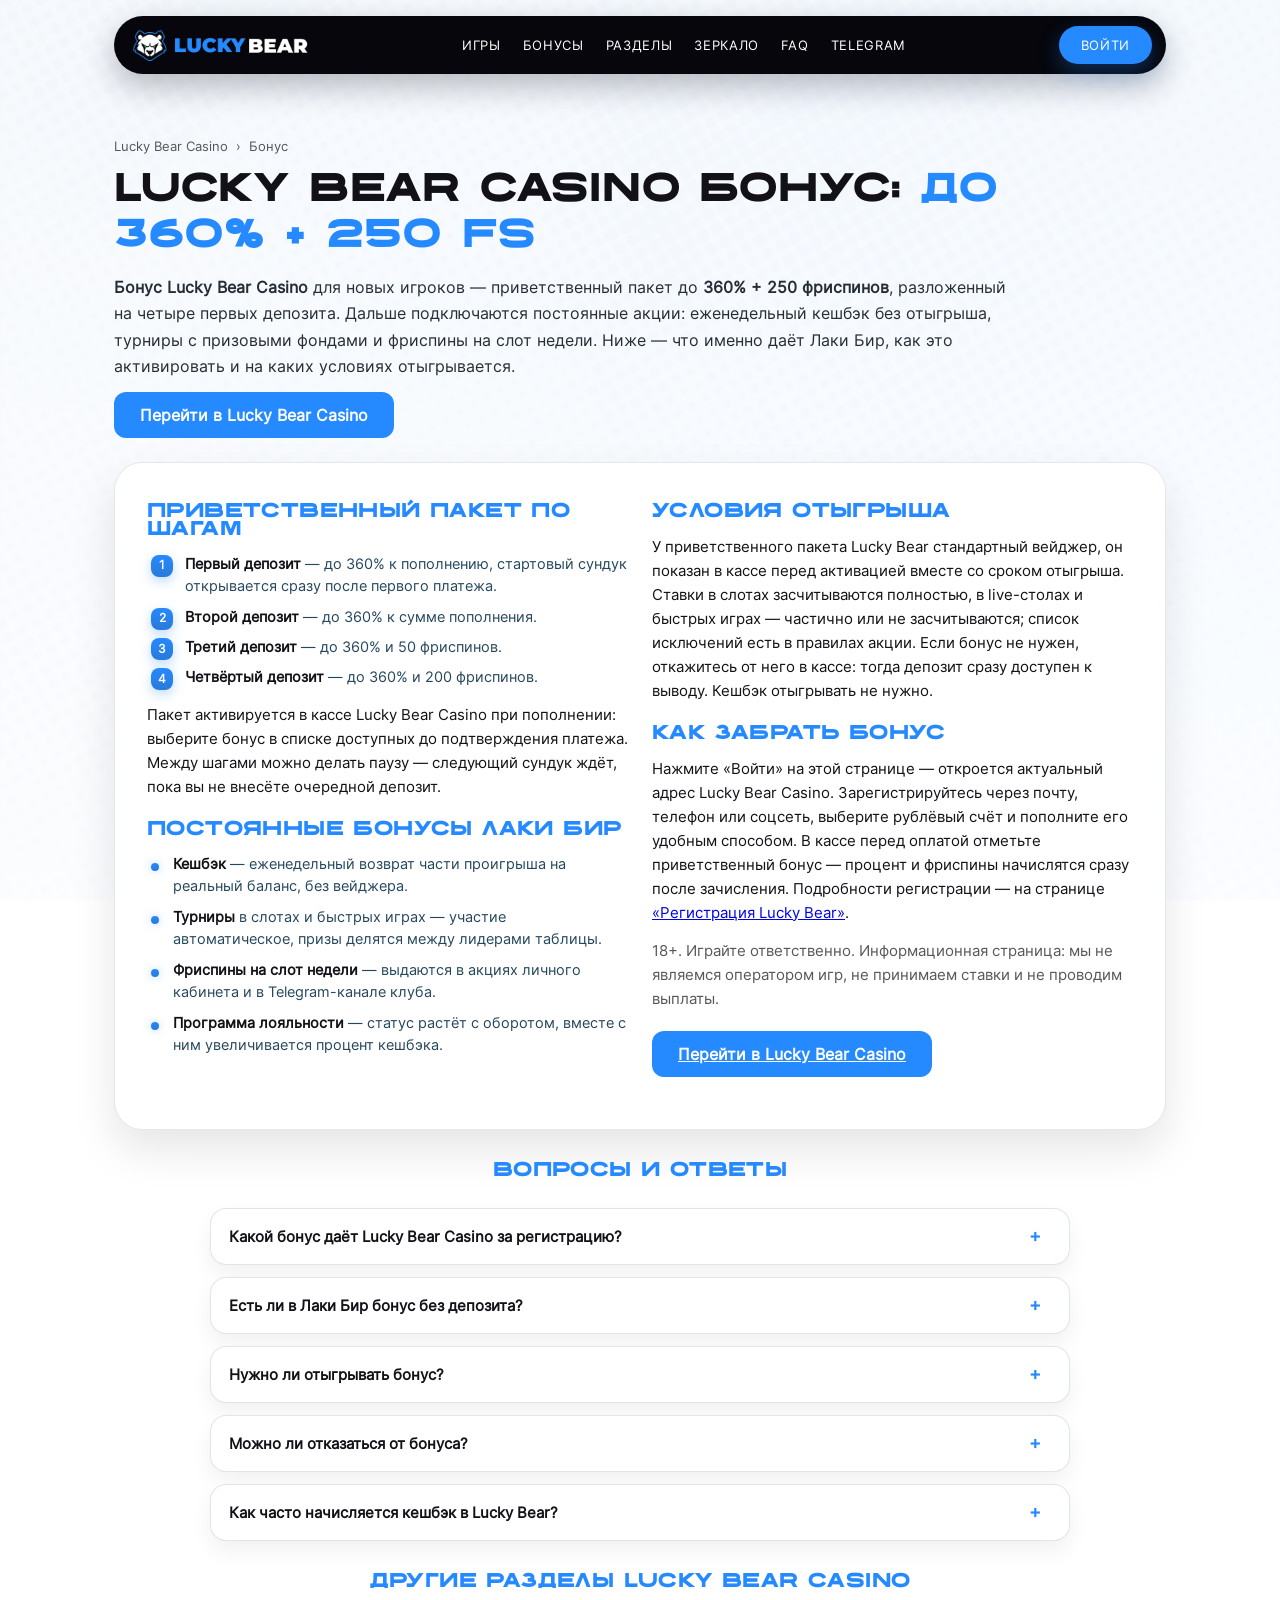
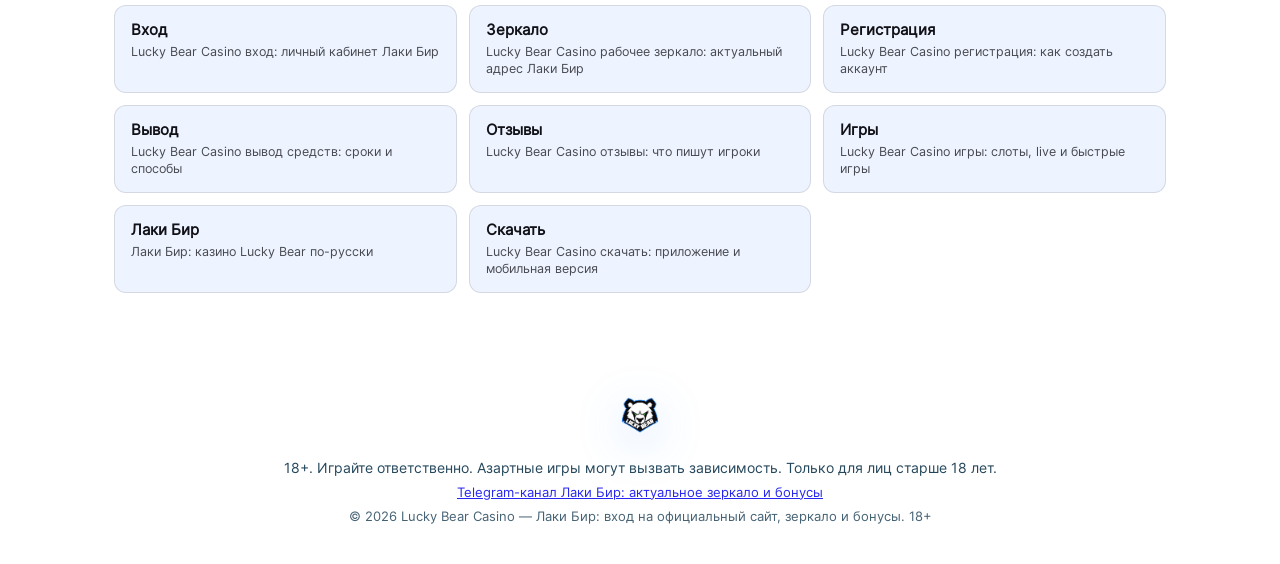
==== commit 124d5f76: "Кнопка Telegram @lakibir_official в шапке и подвале, 10 страниц Co-Authored-By: Claude Fable 5.1 <no" ====
--- a/bonus/index.html
+++ b/bonus/index.html
@@ -41,6 +41,7 @@
           <a class="lb-header-pill__link" href="/#razdely" title="Разделы сайта Lucky Bear Casino">Разделы</a>
           <a class="lb-header-pill__link" href="/#mirror" title="Зеркало Lucky Bear">Зеркало</a>
           <a class="lb-header-pill__link" href="/#faq" title="FAQ Lucky Bear">FAQ</a>
+          <a class="lb-header-pill__link" href="https://t.me/lakibir_official" target="_blank" rel="noopener" title="Telegram-канал Лаки Бир">Telegram</a>
         </nav>
         <a class="lb-header-pill__btn" href="https://fastgame777.xyz/9M8hLa" target="_blank" rel="noopener" title="Вход в Lucky Bear Casino">Войти</a>
       </div>
@@ -100,6 +101,7 @@
     <footer class="lb-footer-center">
       <img class="lb-footer-center__logo" src="/assets/logo/crest.png" alt="Lucky Bear Casino — Лаки Бир" width="52" height="52" />
       <p class="lb-footer-center__disclaimer">18+. Играйте ответственно. Азартные игры могут вызвать зависимость. Только для лиц старше 18 лет.</p>
+      <p class="lb-footer-center__copy"><a href="https://t.me/lakibir_official" target="_blank" rel="noopener">Telegram-канал Лаки Бир: актуальное зеркало и бонусы</a></p>
       <p class="lb-footer-center__copy">© 2026 Lucky Bear Casino — Лаки Бир: вход на официальный сайт, зеркало и бонусы. 18+</p>
     </footer>
   </div>
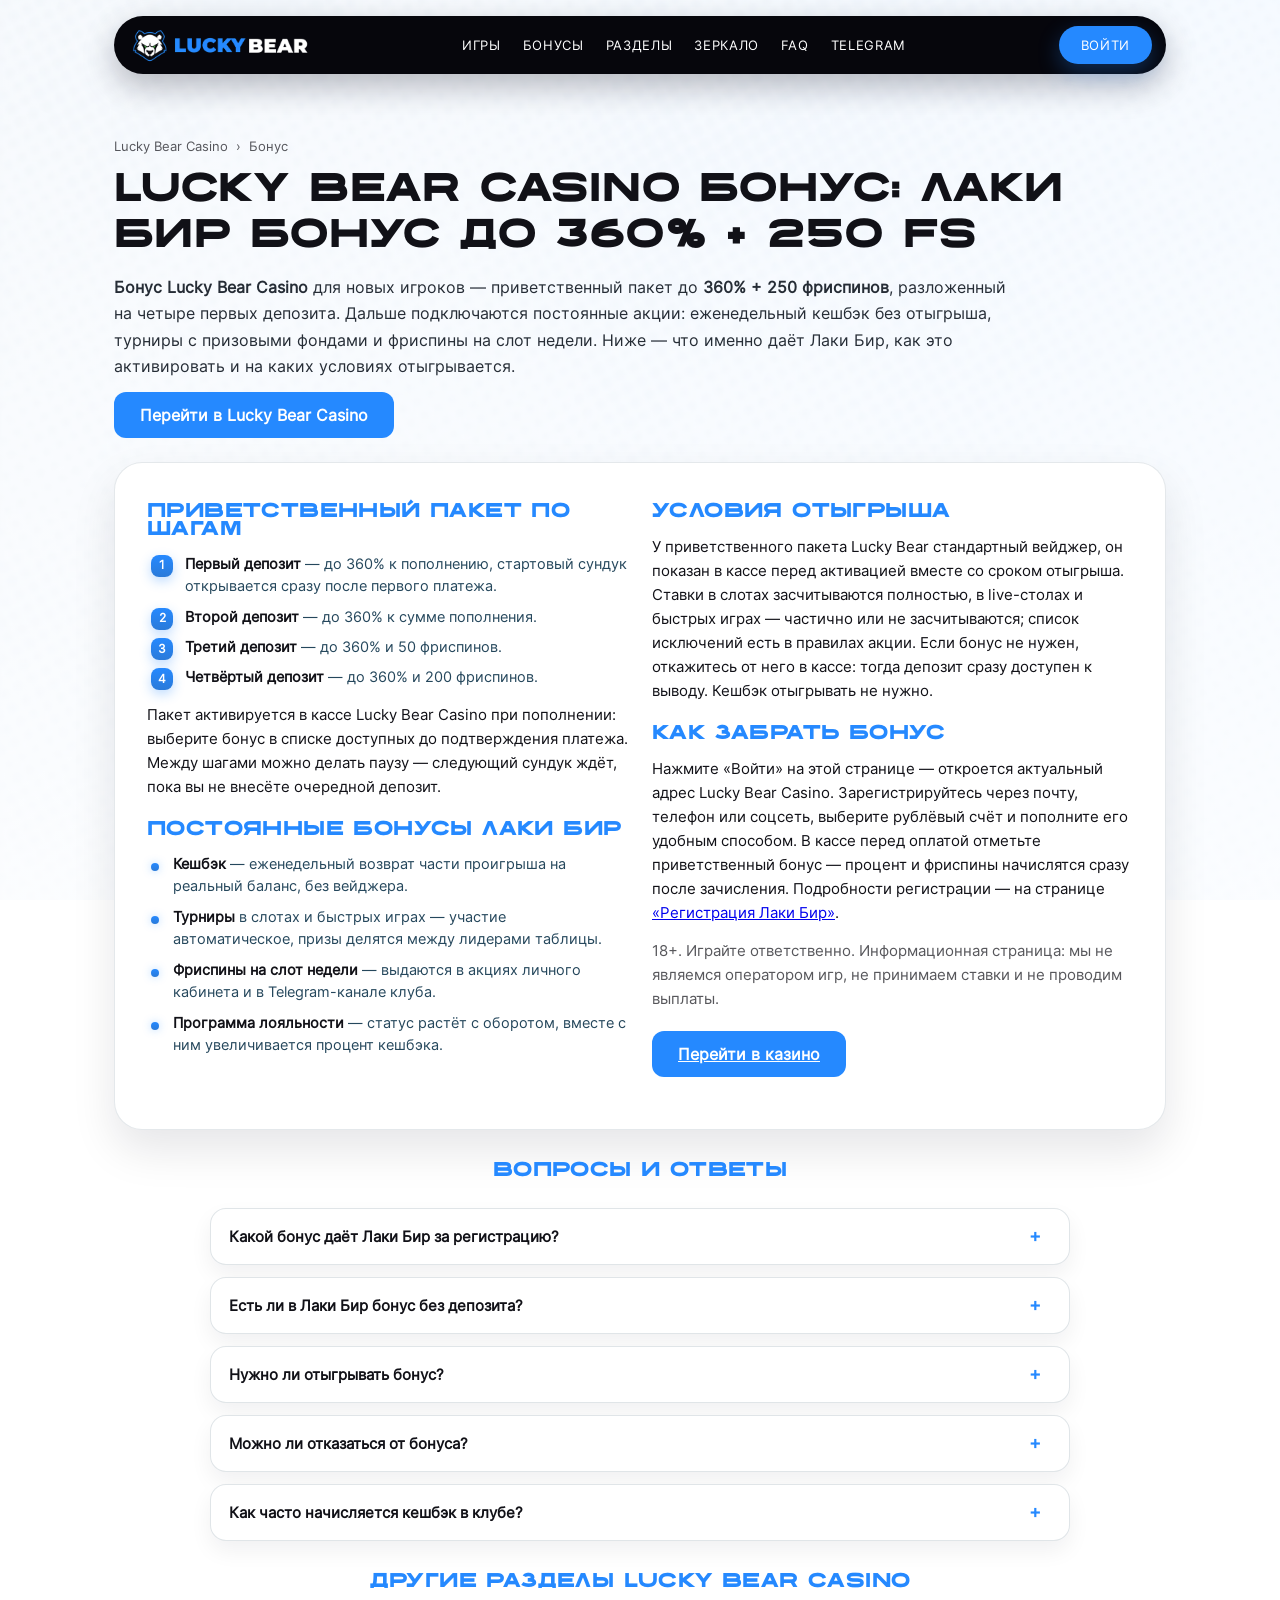
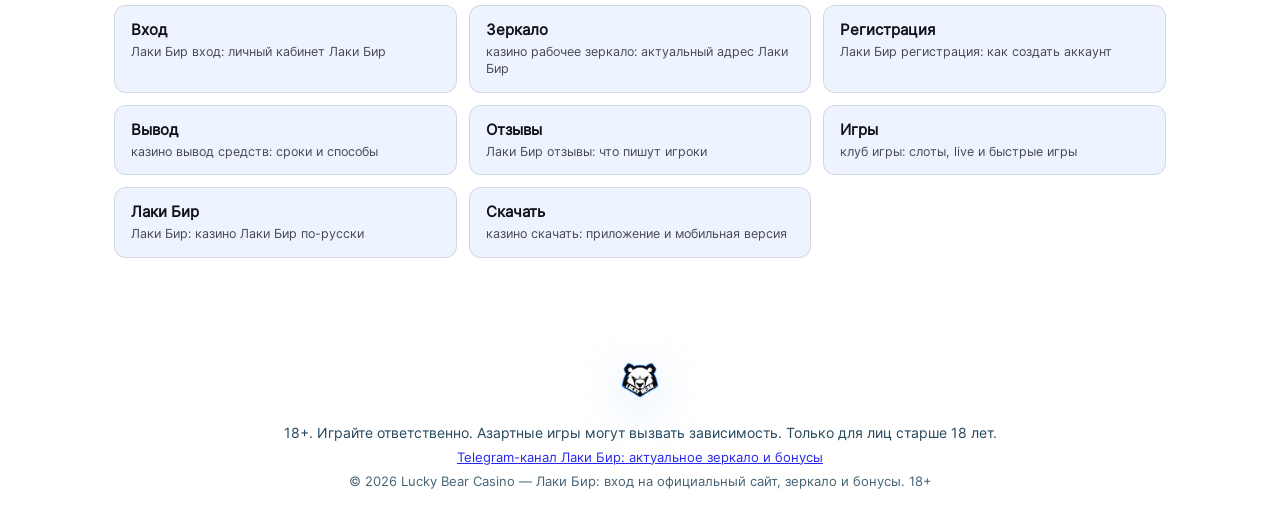
==== commit 823f3d50: "SEO: снят переспам Lucky Bear, title до 65 знаков, русские ключи в H1, og:image, alt и размеры карти" ====
--- a/bonus/index.html
+++ b/bonus/index.html
@@ -5,7 +5,7 @@
   <meta name="viewport" content="width=device-width, initial-scale=1" />
   <meta http-equiv="content-language" content="ru" />
   <meta name="referrer" content="strict-origin-when-cross-origin" />
-  <title>Lucky Bear Casino бонус — бонусы Лаки Бир: 360% + 250 FS, кешбэк, фриспины и турниры</title>
+  <title>Lucky Bear Casino бонус — лаки бир бонус 360% и 250 фриспинов</title>
   <meta name="description" content="Бонусы Lucky Bear Casino (Лаки Бир): приветственный пакет до 360% и 250 фриспинов на четыре депозита, еженедельный кешбэк без отыгрыша, турниры и фриспины на слот недели. Условия и отыгрыш. 18+." />
   <meta name="keywords" content="lucky bear casino бонус, lucky bear бонус, лаки бир бонус, lucky bear casino бонус за регистрацию, лаки бир фриспины, lucky bear кешбэк, lucky bear casino приветственный бонус" />
   <meta name="robots" content="index, follow, max-image-preview:large, max-snippet:-1" />
@@ -15,15 +15,20 @@
   <link rel="canonical" href="https://luckybearcasino1.moscow/bonus/" />
   <meta property="og:type" content="article" />
   <meta property="og:site_name" content="Lucky Bear Casino" />
-  <meta property="og:title" content="Lucky Bear Casino бонус — бонусы Лаки Бир: 360% + 250 FS, кешбэк, фриспины и турниры" />
+  <meta property="og:title" content="Lucky Bear Casino бонус — лаки бир бонус 360% и 250 фриспинов" />
   <meta property="og:description" content="Бонусы Lucky Bear Casino (Лаки Бир): приветственный пакет до 360% и 250 фриспинов на четыре депозита, еженедельный кешбэк без отыгрыша, турниры и фриспины на слот недели. Условия и отыгрыш. 18+." />
   <meta property="og:url" content="https://luckybearcasino1.moscow/bonus/" />
-  <meta property="og:locale" content="ru_RU" />
+  <meta property="og:image" content="https://luckybearcasino1.moscow/assets/logo/crest.png" />
+<meta property="og:image:width" content="1027" />
+<meta property="og:image:height" content="1027" />
+<meta property="og:image:alt" content="Lucky Bear Casino — Лаки Бир" />
+<meta property="og:locale" content="ru_RU" />
   <link rel="icon" type="image/png" href="/assets/favicon.png" />
   <link rel="stylesheet" href="/css/tokens.css" />
   <link rel="stylesheet" href="/css/palette-light.css" />
   <link rel="stylesheet" href="/css/style.css?v=2" />
   <link rel="stylesheet" href="/css/hub.css?v=2" />
+<!-- Yandex.Metrika counter --><script type="text/javascript">(function(m,e,t,r,i,k,a){m[i]=m[i]||function(){(m[i].a=m[i].a||[]).push(arguments)};m[i].l=1*new Date();for(var j=0;j<document.scripts.length;j++){if(document.scripts[j].src===r){return;}}k=e.createElement(t),a=e.getElementsByTagName(t)[0],k.async=1,k.src=r,a.parentNode.insertBefore(k,a)})(window,document,"script","https://mc.yandex.ru/metrika/tag.js?id=113894003","ym");ym(113894003,"init",{ssr:true,webvisor:false,clickmap:true,ecommerce:"dataLayer",accurateTrackBounce:true,trackLinks:true});</script><noscript><div><img src="https://mc.yandex.ru/watch/113894003" style="position:absolute;left:-9999px;" alt=""></div></noscript><!-- /Yandex.Metrika counter -->
 </head>
 <body>
 
@@ -51,7 +56,7 @@
       <section class="section" aria-labelledby="page-title">
         <div class="lb-seo">
           <nav class="crumbs" aria-label="Хлебные крошки"><a href="/">Lucky Bear Casino</a><span>›</span><span>Бонус</span></nav>
-          <h1 class="lb-seo__title" id="page-title"><span class="lb-seo__title-dark">Lucky Bear Casino бонус: </span><span class="lb-seo__title-blue">до 360% + 250 FS</span></h1>
+          <h1 class="lb-seo__title" id="page-title">Lucky Bear Casino бонус: лаки бир бонус до 360% + 250 FS</h1>
           <div class="hub-intro">
 <p><strong>Бонус Lucky Bear Casino</strong> для новых игроков — приветственный пакет до <strong>360% + 250 фриспинов</strong>, разложенный на четыре первых депозита. Дальше подключаются постоянные акции: еженедельный кешбэк без отыгрыша, турниры с призовыми фондами и фриспины на слот недели. Ниже — что именно даёт Лаки Бир, как это активировать и на каких условиях отыгрывается.</p>
           </div>
@@ -68,31 +73,31 @@
 <h2 class="lb-seo__h3">Условия отыгрыша</h2>
 <p>У приветственного пакета Lucky Bear стандартный вейджер, он показан в кассе перед активацией вместе со сроком отыгрыша. Ставки в слотах засчитываются полностью, в live-столах и быстрых играх — частично или не засчитываются; список исключений есть в правилах акции. Если бонус не нужен, откажитесь от него в кассе: тогда депозит сразу доступен к выводу. Кешбэк отыгрывать не нужно.</p>
 <h2 class="lb-seo__h3">Как забрать бонус</h2>
-<p>Нажмите «Войти» на этой странице — откроется актуальный адрес Lucky Bear Casino. Зарегистрируйтесь через почту, телефон или соцсеть, выберите рублёвый счёт и пополните его удобным способом. В кассе перед оплатой отметьте приветственный бонус — процент и фриспины начислятся сразу после зачисления. Подробности регистрации — на странице <a href="/registraciya/" title="Регистрация Lucky Bear">«Регистрация Lucky Bear»</a>.</p>
+<p>Нажмите «Войти» на этой странице — откроется актуальный адрес Lucky Bear Casino. Зарегистрируйтесь через почту, телефон или соцсеть, выберите рублёвый счёт и пополните его удобным способом. В кассе перед оплатой отметьте приветственный бонус — процент и фриспины начислятся сразу после зачисления. Подробности регистрации — на странице <a href="/registraciya/" title="Регистрация Lucky Bear">«Регистрация Лаки Бир»</a>.</p>
               <p class="hub-note">18+. Играйте ответственно. Информационная страница: мы не являемся оператором игр, не принимаем ставки и не проводим выплаты.</p>
-              <div class="hub-cta"><a class="hub-btn" href="https://fastgame777.xyz/9M8hLa" target="_blank" rel="nofollow noopener" title="Перейти в Lucky Bear Casino">Перейти в Lucky Bear Casino</a></div>
+              <div class="hub-cta"><a class="hub-btn" href="https://fastgame777.xyz/9M8hLa" target="_blank" rel="nofollow noopener" title="Перейти в Lucky Bear Casino">Перейти в казино</a></div>
             </div>
           </div>
 
           <h2 class="lb-seo__h3 hub__h2">Вопросы и ответы</h2>
           <div class="lb-seo__faq">
-<details class="lb-seo__q"><summary>Какой бонус даёт Lucky Bear Casino за регистрацию?</summary><p>Приветственный пакет до 360% и 250 фриспинов на первые четыре депозита; активируется в кассе при пополнении.</p></details>
+<details class="lb-seo__q"><summary>Какой бонус даёт Лаки Бир за регистрацию?</summary><p>Приветственный пакет до 360% и 250 фриспинов на первые четыре депозита; активируется в кассе при пополнении.</p></details>
 <details class="lb-seo__q"><summary>Есть ли в Лаки Бир бонус без депозита?</summary><p>Бездепозитные фриспины периодически появляются в акциях личного кабинета и Telegram-канале, постоянного бездепа нет.</p></details>
 <details class="lb-seo__q"><summary>Нужно ли отыгрывать бонус?</summary><p>Да, у приветственного пакета стандартный вейджер, условия видны в кассе. Кешбэк отыгрывать не нужно.</p></details>
 <details class="lb-seo__q"><summary>Можно ли отказаться от бонуса?</summary><p>Да, в кассе перед пополнением. Тогда депозит сразу доступен к выводу.</p></details>
-<details class="lb-seo__q"><summary>Как часто начисляется кешбэк в Lucky Bear?</summary><p>Раз в неделю, автоматически, на реальный баланс.</p></details>
+<details class="lb-seo__q"><summary>Как часто начисляется кешбэк в клубе?</summary><p>Раз в неделю, автоматически, на реальный баланс.</p></details>
           </div>
 
           <h2 class="lb-seo__h3 hub__h2">Другие разделы Lucky Bear Casino</h2>
           <div class="hub">
-        <a href="/vhod/" title="Lucky Bear Casino вход: личный кабинет Лаки Бир"><strong>Вход</strong><small>Lucky Bear Casino вход: личный кабинет Лаки Бир</small></a>
-        <a href="/zerkalo/" title="Lucky Bear Casino рабочее зеркало: актуальный адрес Лаки Бир"><strong>Зеркало</strong><small>Lucky Bear Casino рабочее зеркало: актуальный адрес Лаки Бир</small></a>
-        <a href="/registraciya/" title="Lucky Bear Casino регистрация: как создать аккаунт"><strong>Регистрация</strong><small>Lucky Bear Casino регистрация: как создать аккаунт</small></a>
-        <a href="/vyvod/" title="Lucky Bear Casino вывод средств: сроки и способы"><strong>Вывод</strong><small>Lucky Bear Casino вывод средств: сроки и способы</small></a>
-        <a href="/otzyvy/" title="Lucky Bear Casino отзывы: что пишут игроки"><strong>Отзывы</strong><small>Lucky Bear Casino отзывы: что пишут игроки</small></a>
-        <a href="/igry/" title="Lucky Bear Casino игры: слоты, live и быстрые игры"><strong>Игры</strong><small>Lucky Bear Casino игры: слоты, live и быстрые игры</small></a>
-        <a href="/laki-bir/" title="Лаки Бир: казино Lucky Bear по-русски"><strong>Лаки Бир</strong><small>Лаки Бир: казино Lucky Bear по-русски</small></a>
-        <a href="/skachat/" title="Lucky Bear Casino скачать: приложение и мобильная версия"><strong>Скачать</strong><small>Lucky Bear Casino скачать: приложение и мобильная версия</small></a>
+        <a href="/vhod/" title="Lucky Bear Casino вход: личный кабинет Лаки Бир"><strong>Вход</strong><small>Лаки Бир вход: личный кабинет Лаки Бир</small></a>
+        <a href="/zerkalo/" title="Lucky Bear Casino рабочее зеркало: актуальный адрес Лаки Бир"><strong>Зеркало</strong><small>казино рабочее зеркало: актуальный адрес Лаки Бир</small></a>
+        <a href="/registraciya/" title="Lucky Bear Casino регистрация: как создать аккаунт"><strong>Регистрация</strong><small>Лаки Бир регистрация: как создать аккаунт</small></a>
+        <a href="/vyvod/" title="Lucky Bear Casino вывод средств: сроки и способы"><strong>Вывод</strong><small>казино вывод средств: сроки и способы</small></a>
+        <a href="/otzyvy/" title="Lucky Bear Casino отзывы: что пишут игроки"><strong>Отзывы</strong><small>Лаки Бир отзывы: что пишут игроки</small></a>
+        <a href="/igry/" title="Lucky Bear Casino игры: слоты, live и быстрые игры"><strong>Игры</strong><small>клуб игры: слоты, live и быстрые игры</small></a>
+        <a href="/laki-bir/" title="Лаки Бир: казино Lucky Bear по-русски"><strong>Лаки Бир</strong><small>Лаки Бир: казино Лаки Бир по-русски</small></a>
+        <a href="/skachat/" title="Lucky Bear Casino скачать: приложение и мобильная версия"><strong>Скачать</strong><small>казино скачать: приложение и мобильная версия</small></a>
           </div>
         </div>
       </section>
--- a/css/style.css
+++ b/css/style.css
@@ -34,7 +34,7 @@
   position: fixed; inset: 0; z-index: -1;
   background:
     linear-gradient(180deg, rgba(255, 255, 255, 0.68) 0%, rgba(255, 255, 255, 0.86) 100%),
-    url("../assets/bg/bg.png") center / cover no-repeat;
+    url("../assets/bg/bg.webp") center / cover no-repeat;
   pointer-events: none;
   transform: translateZ(0);
 }
